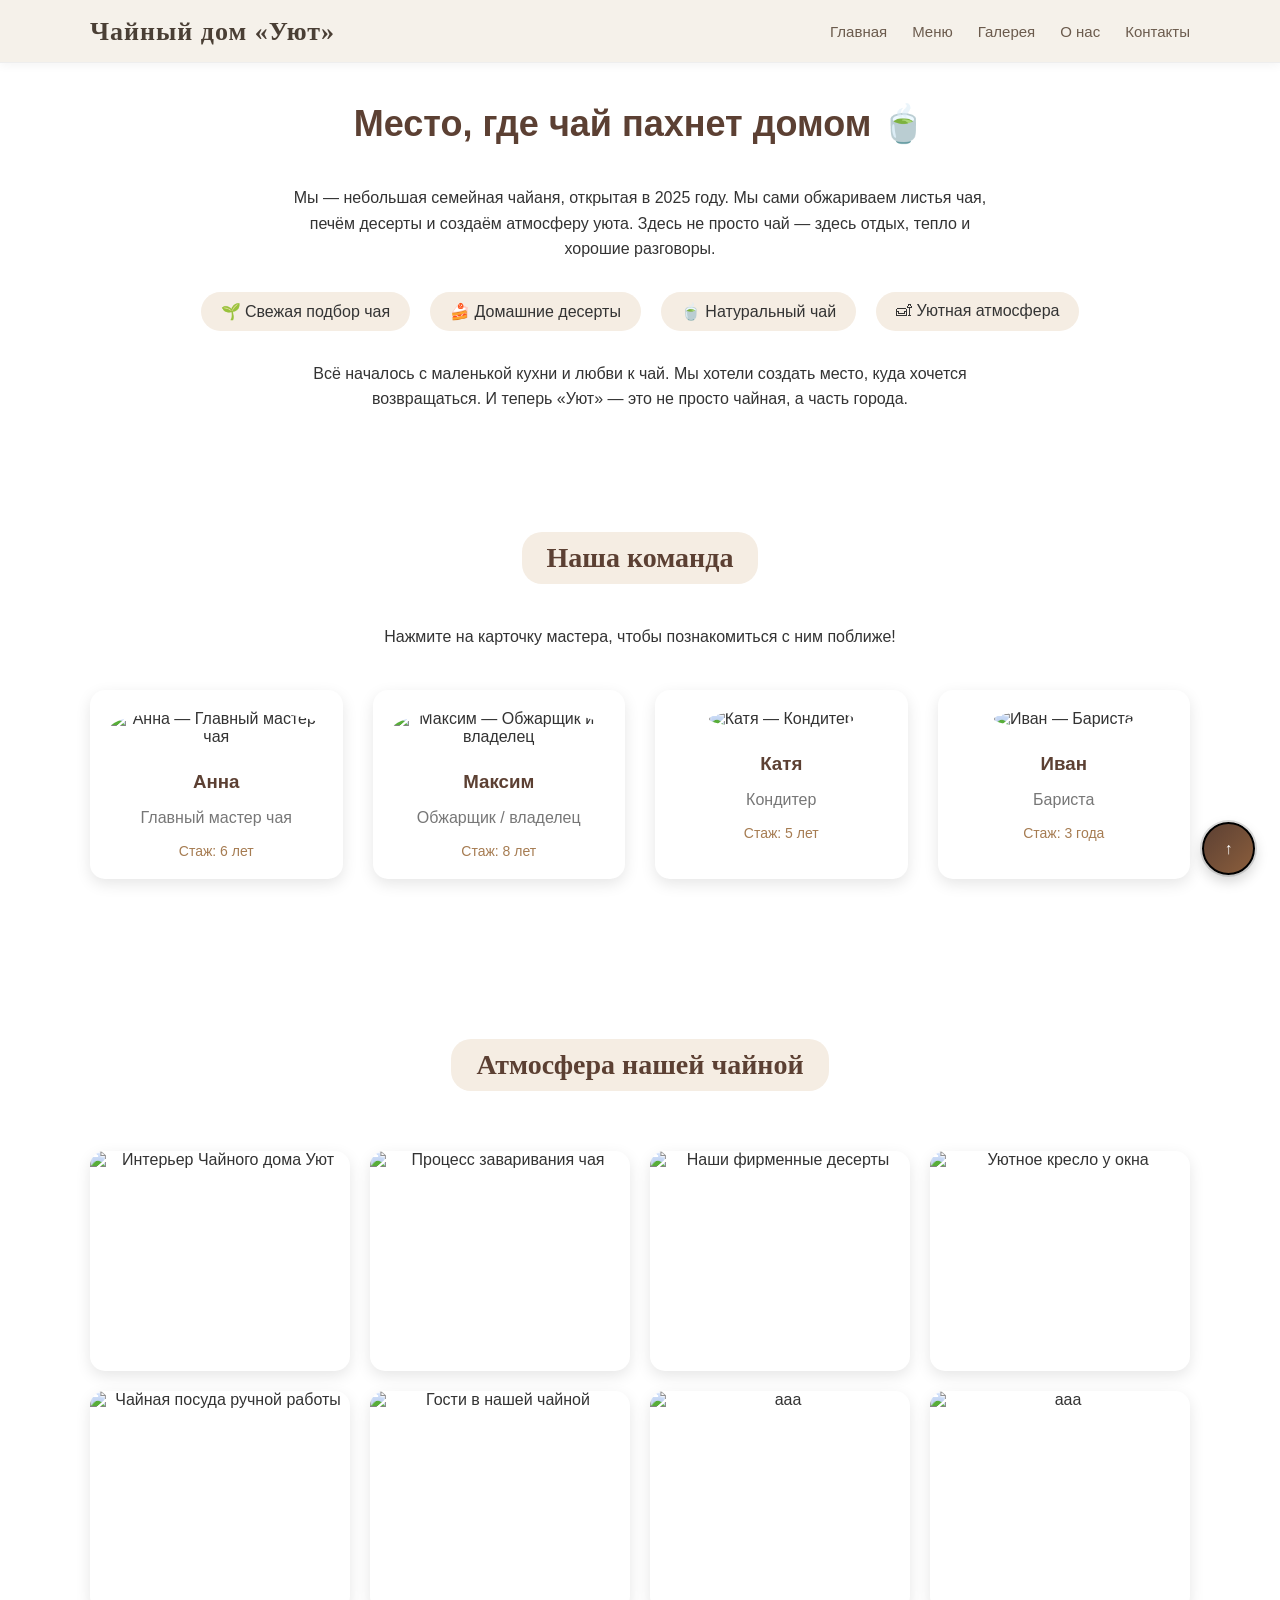
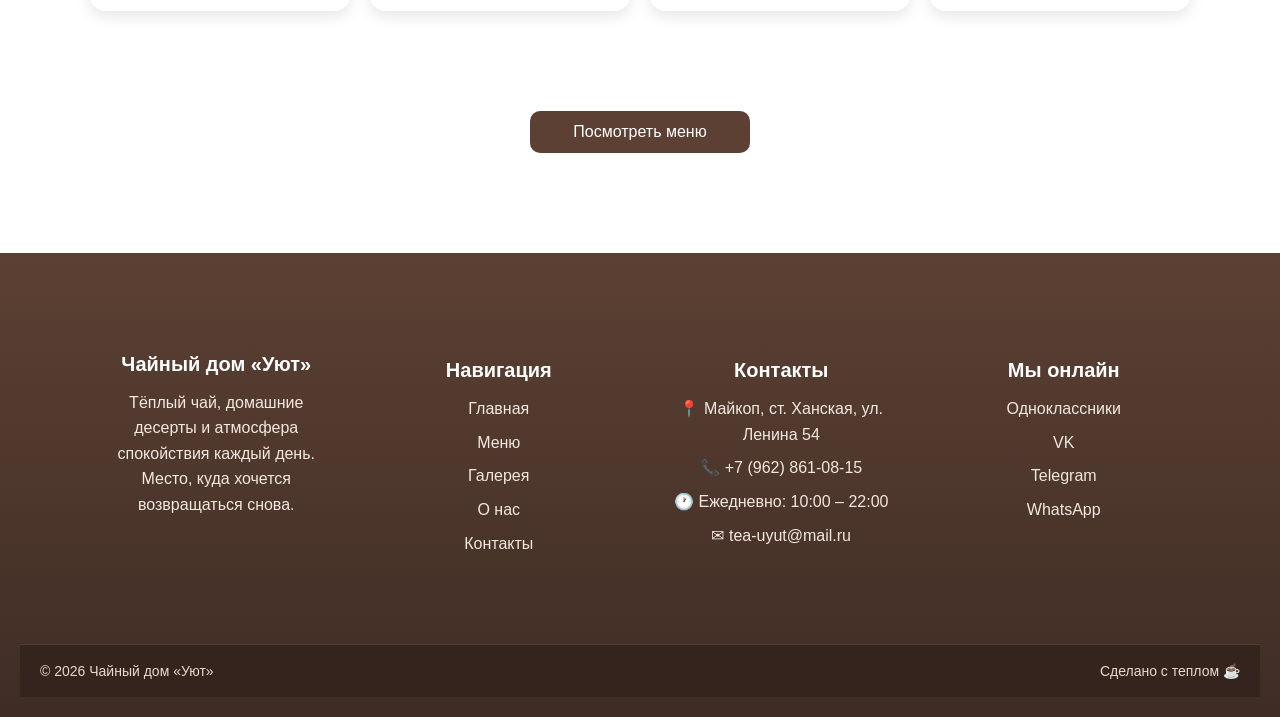
==== about.html @ 937d9108 "Add files via upload" ====
<!DOCTYPE html>
<html lang="ru">
<head>
<meta charset="UTF-8">
<link rel="stylesheet" href="style.css">
<title>О нас</title>
</head>

<body>

<header>
  <div class="container">
    <div class="logo"><a href="index.html">Чайный дом «Уют»</a></div>
    <nav>
      <a href="index.html">Главная</a>
      <a href="menu.html">Меню</a>
      <a href="gallery.html">Галерея</a>
      <a href="about.html">О нас</a>
      <a href="contacts.html">Контакты</a>
    </nav>
  </div>
</header>

<main>

<h1 class="about-title">Место, где чай пахнет домом 🍵</h1>

<p class="about-text">
Мы — небольшая семейная чайаня, открытая в 2025 году.
Мы сами обжариваем листья чая, печём десерты и создаём атмосферу уюта.
Здесь не просто чай — здесь отдых, тепло и хорошие разговоры.
</p>

<div class="about-features">
  <div>🌱 Свежая подбор чая</div>
  <div>🍰 Домашние десерты</div>
  <div>🍵 Натуральный чай</div>
  <div>🛋 Уютная атмосфера</div>
</div>

<p class="about-story">
Всё началось с маленькой кухни и любви к чай.
Мы хотели создать место, куда хочется возвращаться.
И теперь «Уют» — это не просто чайная, а часть города.
</p>

<section class="team container">
    <h2 class="title-section">Наша команда</h2>
    <p class="about-story">
      Нажмите на карточку мастера, чтобы познакомиться с ним поближе!
    </p>

    <div class="team-grid">

      <a href="#master-anna" class="team-card" style="text-decoration: none; color: inherit;">
        <img src="https://images.unsplash.com/photo-1544005313-94ddf0286df2?w=400" alt="Анна — Главный мастер чая">
        <h3>Анна</h3>
        <p>Главный мастер чая</p>
        <span class="experience">Стаж: 6 лет</span>
      </a>

      <a href="#master-maksim" class="team-card" style="text-decoration: none; color: inherit;">
        <img src="maksim.jpg" alt="Максим — Обжарщик и владелец">
        <h3>Максим</h3>
        <p>Обжарщик / владелец</p>
        <span class="experience">Стаж: 8 лет</span>
      </a>

      <a href="#master-katya" class="team-card" style="text-decoration: none; color: inherit;">
        <img src="https://images.unsplash.com/photo-1494790108377-be9c29b29330?w=400" alt="Катя — Кондитер">
        <h3>Катя</h3>
        <p>Кондитер</p>
        <span class="experience">Стаж: 5 лет</span>
      </a>

      <a href="#master-ivan" class="team-card" style="text-decoration: none; color: inherit;">
        <img src="ivan2.jpg" alt="Иван — Бариста">
        <h3>Иван</h3>
        <p>Бариста</p>
        <span class="experience">Стаж: 3 года</span>
      </a>

    </div>
  </section>

  <div id="master-anna" class="modal">
    <div class="modal-content">
      <h2>Анна</h2>
      <p><b>Роль:</b> Главный мастер чая</p>
      <p>Знает всё о правильном времени и температуре заваривания каждого листа. Считает, что чай — это медитация.</p>
      <p style="color: #8b5e3c;"><i>Любимый сорт: Выдержанный ШУ Пуэр</i></p>
      <a href="#" class="close">Закрыть</a>
    </div>
  </div>

  <div id="master-maksim" class="modal">
    <div class="modal-content">
      <h2>Максим</h2>
      <p><b>Роль:</b> Обжарщик / владелец</p>
      <p>Основатель «Уюта». Лично контролирует поставки и занимается авторской обжаркой, чтобы добиться неповторимого аромата.</p>
      <p style="color: #8b5e3c;"><i>Любимый сорт: Копченый Сяо Чжун</i></p>
      <a href="#" class="close">Закрыть</a>
    </div>
  </div>

  <div id="master-katya" class="modal">
    <div class="modal-content">
      <h2>Катя</h2>
      <p><b>Роль:</b> Кондитер</p>
      <p>Создает магию, которая идеально дополняет наши напитки. Никаких полуфабрикатов — только свежие локальные продукты.</p>
      <p style="color: #8b5e3c;"><i>Любимый десерт: Лавандовый тарт</i></p>
      <a href="#" class="close">Закрыть</a>
    </div>
  </div>

  <div id="master-ivan" class="modal">
    <div class="modal-content">
      <h2>Иван</h2>
      <p><b>Роль:</b> Бариста</p>
      <p>Встретит вас улыбкой, поможет определиться с выбором и заварит идеальный травяной сбор для вашего настроения.</p>
      <p style="color: #8b5e3c;"><i>Любимый сорт: Саган-Дайля с облепихой</i></p>
      <a href="#" class="close">Закрыть</a>
    </div>
  </div>

<section class="about-gallery container">
    <h2 class="title-section">Атмосфера нашей чайной</h2>
    <div class="about-gallery-grid">
      <img src="images/фото1.jpg" alt="Интерьер Чайного дома Уют">
      <img src="images/фото2.png" alt="Процесс заваривания чая">
      <img src="images/фото3.jpg" alt="Наши фирменные десерты">
      <img src="images/фото4.jpg" alt="Уютное кресло у окна">
      <img src="images/фото5.jpg" alt="Чайная посуда ручной работы">
      <img src="images/фото6.jpg" alt="Гости в нашей чайной">
      <img src="images/фото7.jpg" alt="ааа">
      <img src="images/фото8.jpg" alt="ааа">
    </div>
  </section>

<div style="text-align:center; margin:40px;">
  <a href="menu.html" class="btn">Посмотреть меню</a>
</div>

</main>

<footer class="footer-new">

  <div class="container footer-grid">

    <div class="footer-box">
      <h3>Чайный дом «Уют»</h3>
      <p>
        Тёплый чай, домашние десерты и атмосфера спокойствия каждый день.
        Место, куда хочется возвращаться снова.
      </p>
    </div>

    <div class="footer-box">
      <h4>Навигация</h4>
      <a href="index.html">Главная</a>
      <a href="menu.html">Меню</a>
      <a href="gallery.html">Галерея</a>
      <a href="about.html">О нас</a>
      <a href="contacts.html">Контакты</a>
    </div>

    <div class="footer-box">
      <h4>Контакты</h4>
      <p>📍 Майкоп, ст. Ханская, ул. Ленина 54</p>
      <p>📞 +7 (962) 861-08-15</p>
      <p>🕐 Ежедневно: 10:00 – 22:00</p>
      <p>✉ tea-uyut@mail.ru</p>
    </div>

    <div class="footer-box">
      <h4>Мы онлайн</h4>
      <a href="https://ok.ru/profile/910107574847">Одноклассники</a>
      <a href="https://vk.com/bvfh1997">VK</a>
      <a href="https://t.me/Tetokago">Telegram</a>
      <a href="https://chat.whatsapp.com/HswV13W2cLyAxVpJfPEC1D">WhatsApp</a>
    </div>

  </div>

  <div class="footer-bottom">
    <span>© 2026 Чайный дом «Уют»</span>
    <span>Сделано с теплом ☕</span>
  </div>

</footer>
<a href="#" class="to-top">↑</a>

</body>
</html>
---- style.css ----
body{font-family:Roboto,sans-serif;background:#FAF6F0;color:#333;margin:0;}
.container{max-width:1100px;margin:auto;padding:20px;}
header{background:#fff;position:sticky;top:0;box-shadow:0 2px 8px rgba(0,0,0,.1);}
.logo{font-family:'Playfair Display';font-size:28px;color:#5C4033;}
nav a{margin-left:20px;text-decoration:none;color:#333;}
.hero{background:url('tea_hero.jpg')center/cover;height:500px;color:#fff;display:flex;align-items:center;justify-content:center;text-align:center;}
.btn{background:#5C4033;color:#fff;padding:10px 20px;text-decoration:none;}
.features-grid{display:grid;grid-template-columns:repeat(auto-fit,minmax(200px,1fr));gap:20px;}
.feature-card{background:#fff;padding:20px;border-radius:10px;}
.gallery-grid{display:grid;grid-template-columns:repeat(auto-fit,minmax(250px,1fr));gap:15px;}
.gallery-grid img{width:100%;border-radius:10px;transition:.3s;}
.gallery-grid img:hover{transform:scale(1.05);}
footer{background:#5C4033;color:#fff;text-align:center;padding:20px;}


header { position: sticky; top: 0; z-index: 1000; }
.to-top {
  position: fixed;
  bottom: 20px;
  right: 20px;
  background: #5C4033;
  color: white;
  padding: 10px;
  border-radius: 50%;
  text-decoration: none;
}

html, body { height:100%; }
body { display:flex; flex-direction:column; }
footer { margin-top:auto; }

.menu-grid {
  display:grid;
  grid-template-columns:repeat(auto-fit,minmax(220px,1fr));
  gap:20px;
  padding:20px;
}

.about-title {
  text-align: center;
  font-size: 36px;
  color: #5C4033;
  margin: 40px 0;
}

.about-text, .about-story {
  max-width: 700px;
  margin: 20px auto;
  text-align: center;
  line-height: 1.6;
}

.about-features {
  display: flex;
  justify-content: center;
  gap: 20px;
  flex-wrap: wrap;
  margin: 30px 0;
}


.about-features div {
  background: #F5EDE3;
  padding: 10px 20px;
  border-radius: 20px;
}

.experience {
  display: block;
  margin-top: 8px;
  font-size: 14px;
  color: #a67c52;
}

/* Главный заголовок */
.title-main {
  font-family: 'Playfair Display', serif;
  font-size: 42px;
  text-align: center;
  margin: 40px 0;
  color: #5C4033;
  position: relative;
}

.title-main::after {
  content: "";
  display: block;
  width: 80px;
  height: 3px;
  background: #D2A679;
  margin: 12px auto 0;
  border-radius: 2px;
}

/* Заголовки разделов */
.title-section {
  font-family: 'Playfair Display', serif;
  font-size: 28px;
  text-align: center;
  margin: 40px 0 20px;
  color: #5C4033;
  background: #F5EDE3;
  display: inline-block;
  padding: 10px 25px;
  border-radius: 20px;
  transition: 0.3s;
}



/* Hover эффект */
.title-section:hover {
  transform: scale(1.05);
}

.menu-card {
  background:#fff;
  border-radius:12px;
  padding:15px;
  text-align:center;
  box-shadow:0 4px 12px rgba(0,0,0,0.1);
  transition:0.3s;
}
.menu-card img {
  width:100%;
  border-radius:10px;
}
.menu-card:hover {
  transform:translateY(-5px);
}

.about-gallery {
  padding: 60px 20px;
  text-align: center;
}

.about-gallery-grid {
  display: grid;
  grid-template-columns: repeat(auto-fit, minmax(260px, 1fr));
  gap: 20px;
  margin-top: 40px;
}

.about-gallery-grid img {
  width: 100%;
  height: 220px;
  object-fit: cover;
  border-radius: 15px;
  box-shadow: 0 5px 15px rgba(0,0,0,0.1);
  transition: 0.3s;
}

/* hover эффект */
.about-gallery-grid img:hover {
  transform: scale(1.05);
}

/* hover */
.menu-card {
  display:block;
  transition:0.3s;
  text-decoration:none;
  color:black;
}
.menu-card:hover {
  transform:scale(1.05);
}

/* modal */
.modal {
  display:none;
  position:fixed;
  top:0;left:0;
  width:100%;height:100%;
  background:rgba(0,0,0,0.6);
  justify-content:center;
  align-items:center;
}
.modal:target {
  display:flex;
}
.modal-content {
  background:white;
  padding:20px;
  border-radius:15px;
  width:300px;
  text-align:center;
}
.close {
  display:inline-block;
  margin-top:10px;
  color:red;
}

/* ===== Главная страница ===== */

.hero {
  height: 500px;
  background: url('https://images.unsplash.com/photo-1495474472287-4d71bcdd2085?w=1600') center/cover;
  display: flex;
  align-items: center;
  justify-content: center;
  text-align: center;
  color: white;
}

.hero h1 {
  font-size: 48px;
  margin-bottom: 10px;
}

.hero p {
  max-width: 500px;
  margin: 0 auto 20px;
}

/* отзывы */
.reviews {
  padding: 60px 20px;
  text-align: center;
}

.reviews-grid {
  display: flex;
  gap: 20px;
  justify-content: center;
  flex-wrap: wrap;
}

.review {
  background: #F5EDE3;
  padding: 20px;
  border-radius: 15px;
  max-width: 250px;
}

/* о нас */
.about-preview {
  text-align: center;
  padding: 60px 20px;
}

/* контакты */
.contacts-preview {
  text-align: center;
  padding: 60px 20px;
}

/* TEAM */
.team { padding:60px 20px; text-align:center; }
.team-grid { display:grid; grid-template-columns:repeat(auto-fit,minmax(220px,1fr)); gap:30px; margin-top:40px; }
.team-card { background:white; padding:20px; border-radius:15px; box-shadow:0 5px 15px rgba(0,0,0,0.1); transition:0.3s; }
.team-card:hover { transform:translateY(-8px); }
.team-card img { width:140px; height:140px; object-fit:cover; border-radius:50%; margin-bottom:15px; }
.team-card h3 { margin:10px 0 5px; color:#5C4033; }
.team-card p { color:#777; }

/* выравнивание карточек меню */
.menu-card img {
  width: 100%;
  height: 200px;
  object-fit: cover;
  border-radius: 10px;
}

.menu-card {
  display: flex;
  flex-direction: column;
  justify-content: space-between;
 text-decoration: none;
  color: inherit;
}

/* ===== НОВАЯ ГЛАВНАЯ (без конфликтов) ===== */

.hero-new {
  position: relative;
  height: 500px;
  background: url('tea_hero.jpg') center/cover;
  display: flex;
  align-items: center;
  justify-content: center;
  text-align: center;
  color: white;
}

.hero-new::before {
  content: "";
  position: absolute;
  inset: 0;
  background: rgba(0,0,0,0.5);
}

.hero-new-content {
  position: relative;
  z-index: 1;
}

.hero-new-buttons {
  margin-top: 20px;
}

.btn-outline-new {
  background: transparent;
  border: 2px solid white;
  margin-left: 10px;
}

/* акции */
.promo-new-grid {
  display: flex;
  gap: 20px;
  justify-content: center;
  flex-wrap: wrap;
}

.promo-new-card {
  background: #F5EDE3;
  padding: 20px;
  border-radius: 15px;
  max-width: 280px;
  text-align: center;
}

/* instagram */
.insta-new-grid {
  display: grid;
  grid-template-columns: repeat(auto-fit, minmax(200px,1fr));
  gap: 15px;
  margin: 20px 0;
}

.insta-new-grid img {
  width: 100%;
  height: 180px;
  object-fit: cover;
  border-radius: 10px;
}

/* отзывы */
.reviews-new {
  padding: 60px 20px;
  text-align: center;
}

.reviews-new-grid {
  display: flex;
  gap: 20px;
  justify-content: center;
  flex-wrap: wrap;
}

.review-new {
  background: #F5EDE3;
  padding: 20px;
  border-radius: 15px;
  max-width: 250px;
}

/* контакты */
.contacts-new {
  text-align: center;
  padding: 60px 20px;
}
.reviews-new-grid {
  display: grid;
  grid-template-columns: repeat(auto-fit, minmax(220px, 1fr));
  gap: 20px;
  padding: 20px;
}

/* ===== СЕТКА ОТЗЫВОВ 4x3 ===== */

.reviews-grid-section {
  padding: 60px 20px;
  text-align: center;
}

.reviews-grid-new {
  display: grid;
  grid-template-columns: repeat(4, 1fr);
  gap: 20px;
  margin-top: 30px;
}

.review-item {
  background: #F5EDE3;
  padding: 18px;
  border-radius: 15px;
  transition: 0.3s;
  font-size: 14px;
}

/* hover эффект */
.review-item:hover {
  transform: translateY(-5px);
}

/* ===== FOOTER ===== */

.footer-new {
  background: #5C4033;
  color: white;
  padding-top: 40px;
}

.footer-grid {
  display: grid;
  grid-template-columns: repeat(auto-fit, minmax(220px, 1fr));
  gap: 30px;
}

.footer-new h3,
.footer-new h4 {
  margin-bottom: 10px;
}

.footer-new a {
  display: block;
  color: #F5EDE3;
  text-decoration: none;
  margin: 5px 0;
}

.footer-new a:hover {
  text-decoration: underline;
}

.footer-bottom {
  text-align: center;
  padding: 15px;
  margin-top: 30px;
  background: #4a3328;
}

/* ===== АДАПТИВ ===== */

/* планшеты */
@media (max-width: 900px) {

  /* header */
  nav a {
    margin-left: 10px;
    font-size: 14px;
  }

  .logo {
    font-size: 22px;
  }

  /* hero */
  .hero-new h1 {
    font-size: 32px;
  }

  .hero-new p {
    font-size: 14px;
    padding: 0 10px;
  }

  /* кнопки */
  .hero-new-buttons {
    display: flex;
    flex-direction: column;
    gap: 10px;
  }

  /* преимущества */
  .features-grid {
    grid-template-columns: repeat(2, 1fr);
  }

  /* отзывы */
  .reviews-grid-new {
    grid-template-columns: repeat(2, 1fr);
  }

  /* footer */
  .footer-grid {
    grid-template-columns: repeat(2, 1fr);
  }
}


/* телефоны */
@media (max-width: 500px) {

  /* container */
  .container {
    padding: 15px;
  }

  /* header */
  header .container {
    flex-direction: column;
    align-items: center;
  }

  nav {
    margin-top: 10px;
  }

  nav a {
    display: inline-block;
    margin: 5px;
    font-size: 13px;
  }

  /* hero */
  .hero-new {
    height: 420px;
  }

  .hero-new h1 {
    font-size: 24px;
  }

  .hero-new p {
    font-size: 13px;
  }

  /* заголовки */
  .title-section {
    font-size: 20px;
    padding: 8px 15px;
  }

  /* преимущества */
  .features-grid {
    grid-template-columns: 1fr;
  }

  /* меню */
  .menu-grid {
    grid-template-columns: 1fr;
  }

  /* instagram */
  .insta-new-grid {
    grid-template-columns: 1fr;
  }

  /* отзывы */
  .reviews-grid-new {
    grid-template-columns: 1fr;
  }

  /* footer */
  .footer-grid {
    grid-template-columns: 1fr;
    text-align: center;
  }

}

/* ===== ПРОКАЧАННЫЙ HEADER ===== */

header {
  background: rgba(255,255,255,0.9);
  backdrop-filter: blur(8px);
  position: sticky;
  top: 0;
  z-index: 1000;
  border-bottom: 1px solid #eee;
}

header .container {
  display: flex;
  justify-content: space-between;
  align-items: center;
}

/* логотип */
.logo a {
  font-family: 'Playfair Display', serif;
  font-size: 26px;
  color: #5C4033;
  text-decoration: none;
  font-weight: bold;
  transition: 0.3s;
}

.logo a:hover {
  color: #8B5E3C;
}

/* меню */
nav {
  display: flex;
  align-items: center;
}

nav a {
  position: relative;
  margin-left: 25px;
  text-decoration: none;
  color: #333;
  font-size: 15px;
  transition: 0.3s;
}

/* underline эффект */
nav a::after {
  content: "";
  position: absolute;
  left: 0;
  bottom: -4px;
  width: 0;
  height: 2px;
  background: #5C4033;
  transition: 0.3s;
}

nav a:hover::after {
  width: 100%;
}

nav a:hover {
  color: #5C4033;
}

/* ===== ГАЛЕРЕЯ УЛУЧШЕННАЯ ===== */

.gallery-grid {
  display: grid;
  grid-template-columns: repeat(auto-fit, minmax(250px, 1fr));
  gap: 20px;
  padding: 40px 0;
}

/* карточка */
.gallery-grid img {
  width: 100%;
  height: 220px;
  object-fit: cover;

  border-radius: 15px;
  box-shadow: 0 6px 18px rgba(0,0,0,0.08);

  transition: 0.35s;
}

/* hover эффект */
.gallery-grid img:hover {
  transform: scale(1.05);
  box-shadow: 0 10px 25px rgba(0,0,0,0.15);
}
/* ===== CONTACTS PAGE ===== */

.contacts-page {
  padding: 40px 0;
}

/* карточки */
.contact-info {
  display: grid;
  grid-template-columns: repeat(auto-fit, minmax(220px, 1fr));
  gap: 20px;
  margin-bottom: 40px;
}

.contact-card {
  background: #E6EDDF;
  padding: 20px;
  border-radius: 15px;
  text-align: center;
  transition: 0.3s;
}

.contact-card:hover {
  transform: translateY(-5px);
}

/* форма */
.booking-form {
  max-width: 500px;
  margin: auto;
  display: flex;
  flex-direction: column;
  gap: 15px;
}

.booking-form input,
.booking-form textarea {
  padding: 12px;
  border-radius: 8px;
  border: 1px solid #ccc;
  font-size: 14px;
}

.booking-form textarea {
  resize: none;
  height: 100px;
}

.booking-form button {
  margin-top: 10px;
}

/* карта */
.map {
  margin-top: 50px;
}
/* ===== ВАЛИДАЦИЯ ПОЛЕЙ ===== */

.booking-form input,
.booking-form textarea {
  transition: 0.25s;
}

/* ошибка */
.booking-form input:focus:invalid,
.booking-form textarea:focus:invalid {
  border: 1.5px solid #d62828;
  background: #fff5f5;
}

/* успех */
.booking-form input:focus:valid,
.booking-form textarea:focus:valid {
  border: 1.5px solid #6B8E23;
  background: #f6fbf4;
}

/* галочка */
.booking-form input:required:valid {
  background-image: url("data:image/svg+xml,%3Csvg fill='%236B8E23' viewBox='0 0 20 20' xmlns='http://www.w3.org/2000/svg'%3E%3Cpath d='M16.707 5.293a1 1 0 010 1.414l-7.414 7.414a1 1 0 01-1.414 0L3.293 9.536a1 1 0 011.414-1.414l3.172 3.172 6.707-6.707a1 1 0 011.414 0z'/%3E%3C/svg%3E");
  background-repeat: no-repeat;
  background-position: right 10px center;
  background-size: 18px;
}
/* ===== КНОПКА ===== */

.btn {
  background: #556B2F;
  color: white;
  border: none;
  padding: 14px 28px;
  border-radius: 10px;
  cursor: pointer;
  transition: all 0.25s;
}

.btn:hover {
  background: #3f5d2a;
  letter-spacing: 1px;
  transform: translateY(-2px);
}

.btn:active {
  transform: scale(0.97);
}
/* =========================================
   ВАЛИДАЦИЯ ФОРМЫ
========================================= */

.booking-form input,
.booking-form textarea {
  transition: 0.25s;
}

/* ошибка */
.booking-form input:focus:invalid,
.booking-form textarea:focus:invalid {
  border: 1.5px solid #d62828;
  background: #fff5f5;
}

/* успех */
.booking-form input:focus:valid,
.booking-form textarea:focus:valid {
  border: 1.5px solid #6B8E23;
  background: #f6fbf4;
}

/* галочка */
.booking-form input:required:valid {
  background-image: url("data:image/svg+xml,%3Csvg fill='%236B8E23' viewBox='0 0 20 20' xmlns='http://www.w3.org/2000/svg'%3E%3Cpath d='M16.707 5.293a1 1 0 010 1.414l-7.414 7.414a1 1 0 01-1.414 0L3.293 9.536a1 1 0 011.414-1.414l3.172 3.172 6.707-6.707a1 1 0 011.414 0z'/%3E%3C/svg%3E");
  background-repeat: no-repeat;
  background-position: right 10px center;
  background-size: 18px;
}


/* =========================================
   КНОПКА
========================================= */

.btn {
  background: #556B2F;
  color: white;
  border: none;
  padding: 14px 28px;
  border-radius: 10px;
  cursor: pointer;
  transition: all 0.25s;
}

.btn:hover {
  background: #3f5d2a;
  letter-spacing: 1px;
  transform: translateY(-2px);
}

.btn:active {
  transform: scale(0.97);
}


/* =========================================
   INPUT (дата, время, число)
========================================= */

input[type="date"],
input[type="time"],
input[type="number"] {
  border: 2px solid #E6EDDF;
  background-color: #FAF6F0;
  border-radius: 10px;
  padding: 10px;
  font-family: inherit;
}

/* иконка календаря */
::-webkit-calendar-picker-indicator {
  cursor: pointer;
  filter: sepia(40%) hue-rotate(50deg) brightness(80%);
}


/* =========================================
   КАРТА
========================================= */

.map iframe {
  border-radius: 20px;
  filter: grayscale(30%);
  transition: 0.4s;
  box-shadow: 0 10px 25px rgba(0,0,0,0.1);
}

.map iframe:hover {
  filter: grayscale(0%);
}
/* =========================================
   ФОН С ТЕКСТУРОЙ ЧАЙНОЙ
========================================= */

body {
  background-color: #F0F5EB;

  /* текстура бумаги */
  background-image:
    url("https://www.transparenttextures.com/patterns/paper.png"),
    
    /* паттерн листьев */
    radial-gradient(rgba(85,107,47,0.05) 1px, transparent 1px);

  background-size: auto, 40px 40px;
}
/* =========================================
   РАЗДЕЛИТЕЛИ
========================================= */

.title-section {
  position: relative;
}


/* =========================================
   ЗАГОЛОВОК ЧАЙНЫЙ
========================================= */

.tea-title {
  letter-spacing: 1px;
}
/* =========================================
   ОБЪЕМ ЭЛЕМЕНТОВ
========================================= */

.feature-card,
.menu-card,
.review-item,
.contact-card {
  background: #ffffff;
  border-radius: 15px;

  box-shadow: 
    0 4px 10px rgba(0,0,0,0.05),
    0 10px 25px rgba(0,0,0,0.08);

  transition: 0.3s;
}

/* эффект "парения" */
.feature-card:hover,
.menu-card:hover,
.review-item:hover,
.contact-card:hover {
  transform: translateY(-6px);
  box-shadow: 
    0 10px 20px rgba(0,0,0,0.1),
    0 20px 40px rgba(0,0,0,0.12);
}
/* мягкий текст */


/* ссылки */
a {
  transition: 0.2s;
}

a:hover {
  opacity: 0.8;
}
/* ===== СОЦСЕТИ И СВЯЗЬ ===== */

.contact-extra {
  display: grid;
  grid-template-columns: repeat(auto-fit, minmax(260px, 1fr));
  gap: 30px;
  margin-top: 40px;
}

/* карточки */
.contact-box {
  background: #E6EDDF;
  padding: 25px;
  border-radius: 15px;
  text-align: center;

  box-shadow: 0 5px 15px rgba(0,0,0,0.08);
  transition: 0.3s;
}

.contact-box:hover {
  transform: translateY(-5px);
}

/* ссылки */
.social-links {
  display: flex;
  flex-direction: column;
  gap: 12px;
  margin-top: 15px;
}

.social-links a {
  text-decoration: none;
  color: #2F3E1F;
  font-weight: 500;
  padding: 10px;
  border-radius: 8px;
  background: #F0F5EB;
  transition: 0.25s;
}

.social-links a:hover {
  background: #dfe8d7;
}
/* ===== СОЦСЕТИ ===== */

.social-premium {
  display: flex;
  flex-direction: column;
  gap: 12px;
  margin-top: 15px;
}

.soc {
  display: block;
  padding: 12px;
  border-radius: 10px;
  background: #F0F5EB;
  color: #2F3E1F;
  font-weight: 500;
  transition: 0.25s;
}

.soc:hover {
  background: #dfe8d7;
  transform: scale(1.03);
}
/* ===== ЕДИНЫЙ СТИЛЬ КАРТОЧЕК ===== */

.contact-card,
.contact-box {
  background: #ffffff;
  padding: 25px;
  border-radius: 15px;
  text-align: center;

  box-shadow: 0 8px 20px rgba(0,0,0,0.08);
  transition: 0.3s;
}

/* hover */
.contact-card:hover,
.contact-box:hover {
  transform: translateY(-5px);
}
/* ===== КНОПКИ В СТИЛЕ КОФЕЙНИ ===== */

.btn {
  background: #5C4033;
  color: #fff;
  border: none;
  padding: 14px 28px;
  border-radius: 10px;
  cursor: pointer;
  transition: all 0.25s;
}

/* hover */
.btn:hover {
  background: #7a5443;
  letter-spacing: 0.5px;
  transform: translateY(-2px);
}

/* нажатие */
.btn:active {
  transform: scale(0.97);
}
/* ===== ССЫЛКИ (единый стиль) ===== */

a {
  color: #2F3E1F;
  text-decoration: none;
}

a:hover {
  color: #556B2F;
  text-decoration: none;
}
.btn,
.btn:visited {
  color: #fff;
}

.btn:hover {
  background: #7a5443;
  color: #fff !important;
  transform: translateY(-2px);
}
/* ===== ОТЗЫВЫ С АВАТАРКАМИ ===== */

.review-item {
  display: flex;
  align-items: center;
  justify-content: space-between;

  gap: 15px;
  padding: 15px 20px;
}

.review-text {
  flex: 1;
  text-align: left;
}

/* аватар */
.avatar {
  width: 45px;
  height: 45px;
  border-radius: 50%;
  object-fit: cover;

  flex-shrink: 0;
}
/* красивый эффект вместо зелёного */

.menu-card {
  transition: 0.3s;
}

.menu-card:hover {
  transform: translateY(-6px);
  box-shadow: 0 10px 25px rgba(0,0,0,0.15);
}

.menu-card h3 {
  color: #5C4033;
}

.price {
  color: #8b5e3c;
}
/*fffffffffffffffffffff*/

body {
margin: 0;
font-family: Arial, sans-serif;
background: #f8f8f8;
}

/* поиск */
.search-box {
text-align: center;
margin: 20px;
}

.search-box input {
padding: 10px;
width: 300px;
border-radius: 8px;
border: 1px solid #ccc;
}

/* фильтр */
.filters {
text-align: center;
margin-bottom: 20px;
}

.filters a {
margin: 0 10px;
text-decoration: none;
color: #8A6642;
font-weight: bold;
}

/* сетка */
.menu-grid {
display: grid;
grid-template-columns: repeat(auto-fit, minmax(220px, 1fr));
gap: 20px;
padding: 20px;
}

/* карточки */
.menu-card {
position: relative;
background: white;
border-radius: 12px;
overflow: hidden;
text-decoration: none;
color: black;
transition: 0.3s;
}

.menu-card img {
width: 100%;
height: 200px;
object-fit: cover;
}

.menu-card:hover {
transform: translateY(-5px) scale(1.03);
box-shadow: 0 10px 25px rgba(0,0,0,0.2);
}

/* бейдж */
.badge {
position: absolute;
top: 10px;
left: 10px;
background: #c8a97e;
color: white;
padding: 5px 10px;
border-radius: 8px;
}

/* цена */
.price {
font-weight: bold;
padding: 10px;
}

/* модалка */
.modal {
position: fixed;
top: 0;
left: 0;
width: 100%;
height: 100%;
background: rgba(0,0,0,0.6);
display: none;
justify-content: center;
align-items: center;
}

.modal:target {
display: flex;
}

.modal-content {
background: white;
padding: 30px;
border-radius: 12px;
width: 300px;
text-align: center;
animation: fadeIn 0.3s;
}

@keyframes fadeIn {
from { transform: scale(0.8); opacity: 0; }
to { transform: scale(1); opacity: 1; }
}

/* кнопка вверх */
.to-top {
position: fixed;
bottom: 20px;
right: 20px;
background: #c8a97e;
color: white;
padding: 10px;
border-radius: 50%;
text-decoration: none;
}
/*ggdggdd*/


/* затемнение фона */
.modal {
position: fixed;
top: 0;
left: 0;
width: 100%;
height: 100%;
background: rgba(0,0,0,0.7);
display: none;
justify-content: center;
align-items: center;
z-index: 1000;
}

/* показываем модалку */
.modal:target {
display: flex;
}

/* окно */
.modal-content {
background: white;
padding: 30px;
border-radius: 16px;
width: 350px;
max-width: 90%;
text-align: center;
box-shadow: 0 10px 30px rgba(0,0,0,0.3);
animation: modalShow 0.3s ease;
}

/* заголовок */
.modal-content h2 {
margin-top: 0;
color: #333;
}

/* текст */
.modal-content p {
margin: 8px 0;
color: #555;
font-size: 14px;
}

/* кнопка закрытия */
.modal-content .close {
display: inline-block;
margin-top: 15px;
padding: 10px 20px;
background: #c8a97e;
color: white;
text-decoration: none;
border-radius: 8px;
transition: 0.3s;
}

.modal-content .close:hover {
background: #a8865c;
}

/* анимация */
@keyframes modalShow {
from {
transform: scale(0.8);
opacity: 0;
}
to {
transform: scale(1);
opacity: 1;
}
}

header {
position: sticky;
top: 0;
background: white;
box-shadow: 0 4px 15px rgba(0,0,0,0.08);
z-index: 100;
}

/* контейнер */
header .container {
display: flex;
justify-content: space-between;
align-items: center;
padding: 15px 40px;
}

/* логотип */
.logo a {
font-size: 24px;
font-weight: bold;
color: #3a2e2a;
text-decoration: none;
letter-spacing: 1px;
}

/* меню */
nav a {
margin-left: 25px;
text-decoration: none;
color: #555;
font-weight: 500;
position: relative;
transition: 0.3s;
}

/* эффект наведения */
nav a::after {
content: "";
position: absolute;
left: 0;
bottom: -5px;
width: 0%;
height: 2px;
background: #c8a97e;
transition: 0.3s;
}

nav a:hover {
color: #000;
}

nav a:hover::after {
width: 100%;
}

/*f*/
header {
position: sticky;
top: 0;
background: #f5f1ea;
box-shadow: 0 2px 10px rgba(0,0,0,0.05);
z-index: 100;
}

header .container {
display: flex;
justify-content: space-between;
align-items: center;
padding: 15px 40px;
}

/* логотип */
.logo a {
font-size: 26px;
font-weight: 600;
color: #4a3f35;
text-decoration: none;
letter-spacing: 1px;
}

/* меню */
nav a {
margin-left: 25px;
text-decoration: none;
color: #6b5b4d;
font-weight: 500;
transition: 0.3s;
}

/* мягкий hover */
nav a:hover {
color: #a67c52;
}
/*fhhfhfhfh*/


body {

background: url("white.png");

}

.search-box button{
padding:10px 18px;
border:none;
background:#8A6642;
color:white;
border-radius:8px;
cursor:pointer;
margin-left:8px;
}

.search-box button:hover{
background:#6d5032;
}

.active-search{
outline:4px solid #d4af37;
transform:scale(1.05);
box-shadow:0 0 20px rgba(212,175,55,0.6);
transition:0.3s;
}

.badge{
position:absolute;
top:12px;
left:12px;
padding:6px 12px;
border-radius:30px;
font-size:13px;
font-weight:bold;
color:white;
letter-spacing:0.5px;
box-shadow:0 4px 10px rgba(0,0,0,0.15);
z-index:5;
animation: badgePulse 2s infinite;
}

/* ХИТ */
.badge.hit{
background:linear-gradient(45deg,#e63946,#ff6b6b);
}

/* НОВИНКА */
.badge.new{
background:linear-gradient(45deg,#2a9d8f,#52c7b8);
}

/* анимация */
@keyframes badgePulse{
0%{transform:scale(1);}
50%{transform:scale(1.08);}
100%{transform:scale(1);}
}

.to-top{
position:fixed;
right:25px;
bottom:25px;

width:29px;
height:29px;

display:flex;
align-items:center;
justify-content:center;

background:linear-gradient(135deg,#5C4033,#8b5e3c);
color:white;
font-size:16px;
font-weight:bold;
text-decoration:none;

border-radius:50%;

/* чёрный контур */
border:2px solid #000;

/* тень */
box-shadow:
0 6px 14px rgba(0,0,0,0.18),
0 0 0 2px rgba(0,0,0,0.12);

z-index:9999;
transition:0.3s;
}

/* hover */
.to-top:hover{
transform:translateY(-3px) scale(1.08);
background:linear-gradient(135deg,#7a5443,#b07a55);
box-shadow:
0 10px 20px rgba(0,0,0,0.25),
0 0 0 3px rgba(0,0,0,0.25);
}

/* нажатие */
.to-top:active{
transform:scale(0.95);
}

/* ОБНОВЛЁННЫЙ FOOTER */

.footer-new{
margin-top:60px;
background:linear-gradient(180deg,#5C4033,#3f2d25);
color:#fff;
padding-top:50px;
}

.footer-grid{
display:grid;
grid-template-columns:repeat(auto-fit,minmax(230px,1fr));
gap:30px;
padding-bottom:40px;
}

.footer-box h3,
.footer-box h4{
margin-bottom:14px;
font-size:20px;
color:#fff;
}

.footer-box p,
.footer-box a{
display:block;
margin:8px 0;
color:#f3e8df;
text-decoration:none;
line-height:1.6;
transition:0.25s;
}

.footer-box a:hover{
color:#d9b38c;
transform:translateX(5px);
}

.footer-box{
padding:10px;
}

.footer-bottom{
border-top:1px solid rgba(255,255,255,0.12);
padding:18px 20px;
display:flex;
justify-content:space-between;
flex-wrap:wrap;
gap:10px;
font-size:14px;
color:#e9d9cb;
background:#35241d;
}
reviews-grid {
      display: grid;
      grid-template-columns: repeat(auto-fit, minmax(280px, 1fr));
      gap: 30px;
      margin-top: 30px;
    }

    .review-card {
      background: white;
      padding: 25px;
      border-radius: 10px;
      box-shadow: 0 4px 8px rgba(0,0,0,0.05);
      position: relative;
    }

    .review-avatar {
      width: 60px;
      height: 60px;
      border-radius: 50%;
      object-fit: cover;
      margin-right: 15px;
      float: left;
    }

    .review-text {
      margin-left: 75px;
      font-style: italic;
    }

    .review-author {
      margin-left: 75px;
      font-weight: bold;
      color: #5d4037;
    }

    .stars {
      color: #ffc107;
      margin-left: 75px;
    }

/* Слайдер */
.promo-slider {
  display: flex;
  gap: 20px;
  overflow-x: auto;
  padding: 10px;

  scroll-snap-type: x mandatory;
}

/* плавный скролл */
.promo-slider::-webkit-scrollbar {
  height: 6px;
}

.promo-slider::-webkit-scrollbar-thumb {
  background: #d2a679;
  border-radius: 10px;
}

/* карточки */
.promo-slider .promo-new-card {
  min-width: 260px;
  flex: 0 0 auto;

  scroll-snap-align: start;
}

.promo-slider {
  cursor: grab;
}

.promo-slider:active {
  cursor: grabbing;
  cursor: -webkit-grabbing;
}


.promo-slider {
  cursor: grab;
  user-select: none; /* ВАЖНО */
}

.promo-slider:active {
  cursor: grabbing;
}

.promo-new-card {
  pointer-events: none; /* ВАЖНО */
}

.promo-slider {
  scroll-behavior: auto; /* убираем конфликт */
  cursor: grab;
}

.promo-slider:active {
  cursor: grabbing;
}
.promo-slider.active {
  scroll-snap-type: none;
}

.promo-new-card {
  scroll-snap-align: center;
}

.promo-slider::-webkit-scrollbar {
  height: 3px;
}

.promo-slider::-webkit-scrollbar-thumb {
  background: rgba(0, 0, 0, 0.15);
  border-radius: 10px;
}

/* Общая секция отзывов */
.reviews-section {
  padding: 60px 20px;
}

/* Сетка: на больших экранах будет 2 колонки, на маленьких — 1 */
.reviews-grid {
  display: grid;
  grid-template-columns: repeat(auto-fit, minmax(320px, 1fr));
  gap: 25px;
  margin-top: 30px;
}

/* Сама карточка */
.review-card {
  background: white;
  padding: 20px;
  border-radius: 15px;
  display: flex; /* Используем flex вместо float */
  align-items: flex-start;
  gap: 15px;
  box-shadow: 0 4px 15px rgba(0,0,0,0.05);
  transition: 0.3s;
}

.review-card:hover {
  transform: translateY(-5px);
  box-shadow: 0 8px 25px rgba(0,0,0,0.1);
}

/* Аватар */
.review-avatar {
  width: 60px;
  height: 60px;
  border-radius: 50%;
  object-fit: cover;
  flex-shrink: 0; /* Чтобы картинка не сжималась */
}

/* Контент внутри карточки */
.review-content {
  display: flex;
  flex-direction: column;
  gap: 5px;
}

.review-text {
  font-style: italic;
  margin: 5px 0;
  line-height: 1.4;
  color: #444;
}

.review-author {
  font-weight: bold;
  color: #5C4033; /* Ваш фирменный коричневый цвет */
  font-size: 14px;
}

.stars {
  color: #ffc107;
  font-size: 14px;
}

.reviews-grid {
  display: grid;
  /* Увеличиваем минимальную ширину до 350px, чтобы в ряд влезало максимум 3 карточки */
  grid-template-columns: repeat(auto-fit, minmax(350px, 1fr));
  gap: 25px;
  margin-top: 30px;
}

//////

/* Кнопка-крестик для закрытия */
.close-x {
  position: absolute;
  top: 10px;
  right: 15px;
  font-size: 28px;
  cursor: pointer;
  color: #5C4033;
  transition: 0.3s;
}

.close-x:hover {
  color: #e63946;
}

/* Стили для выбора звезд внутри модалки */
.star-rating {
  text-align: left;
  margin: 10px 0;
  display: flex;
  align-items: center;
  gap: 10px;
  font-weight: bold;
}

/* Убедимся, что модалки отображаются корректно */
#reviewModal.active, #successModal.active {
  display: flex !important;
}

......



/* Крестик закрытия слева */
.close-x {
  position: absolute;
  top: 5px;
  left: 15px; /* Смещаем влево */
  right: auto;
  font-size: 30px;
  cursor: pointer;
  color: #5C4033;
  line-height: 1;
}

.close-x:hover {
  color: #000;
}

/* Убираем зеленый цвет при нажатии на поля */
.booking-form input:focus, 
.booking-form textarea:focus,
.booking-form select:focus {
  outline: none;
  border-color: #5C4033 !important; /* Вместо зеленого — коричневый */
  box-shadow: 0 0 5px rgba(92, 64, 51, 0.3);
}

/* Стили для выпадающего списка звезд */
#reviewStars {
  width: 100%;
  padding: 10px;
  border-radius: 8px;
  border: 1px solid #ddd;
  margin-bottom: 15px;
  font-family: inherit;
}

/* Центрирование контента в модалке успеха */
#successModal .modal-content {
    display: flex;
    flex-direction: column;
    align-items: center;
    gap: 10px;
}
......


/* 1. Убираем красный/зеленый фон и стандартную валидацию браузера */
.booking-form input:invalid,
.booking-form textarea:invalid,
.booking-form input:valid,
.booking-form textarea:valid {
    background-color: #fff !important; /* Всегда белый фон */
    box-shadow: none !important;      /* Убираем свечение */
    background-image: none !important; /* Убираем стандартные галочки/иконки */
}

/* 2. Настраиваем крестик строго слева для ВСЕХ модалок */
.close-x {
    position: absolute !important;
    top: 10px !important;
    left: 15px !important; /* Фиксируем слева */
    right: auto !important;
    font-size: 28px;
    cursor: pointer;
    color: #5C4033;
    z-index: 100;
}

/* 3. Фикс для модалки благодарности, чтобы контент не перекрывал крестик */
#successModal .modal-content {
    padding-top: 40px; /* Даем место крестику сверху */
    text-align: center;
}
.....

.music-btn {
  position: fixed; /* Либо поставьте в header с position: relative */
  top: 20px;
  right: 20px;
  width: 45px;
  height: 45px;
  border-radius: 50%;
  border: 1px solid #5C4033;
  background: rgba(255, 255, 255, 0.8);
  cursor: pointer;
  display: flex;
  align-items: center;
  justify-content: center;
  z-index: 1000;
  transition: 0.3s;
}

.music-btn:hover {
  transform: scale(1.1);
  background: #fff;
}

/* Анимация волн при проигрывании */
.music-waves {
  display: none; /* Появляется только при включении */
  align-items: flex-end;
  gap: 2px;
  height: 12px;
  margin-left: 5px;
}

.music-waves span {
  width: 2px;
  background: #5C4033;
  animation: wave 1s infinite alternate;
}

.music-waves span:nth-child(2) { animation-delay: 0.2s; height: 100%; }
.music-waves span:nth-child(3) { animation-delay: 0.4s; height: 60%; }

@keyframes wave {
  from { height: 20%; }
  to { height: 100%; }
}

.playing .music-waves { display: flex; }
.playing .icon { display: none; }

...........................
/* Делаем форму аккуратнее */
.booking-form {
    max-width: 500px; /* Ограничиваем ширину */
    margin: 0 auto;
    background: #fff;
    padding: 40px;
    border-radius: 20px;
    box-shadow: 0 15px 40px rgba(92, 64, 51, 0.1); /* Мягкая тень */
}



.booking-form input:focus {
    border-bottom-color: #5C4033; /* Цвет при нажатии */
}

/* Соцсети в ряд */
.social-premium {
    display: flex;
    justify-content: center;
    gap: 20px;
    flex-wrap: wrap;
}

.soc {
    padding: 15px 25px;
    border-radius: 30px;
    background: #fdfaf7; /* Светло-бежевый */
    border: 1px solid #5C4033;
    color: #5C4033;
    font-weight: bold;
}
...................................

/* Общие настройки контейнера кнопок */
.social-premium {
    display: flex;
    flex-direction: column; /* Оставляем список как был */
    gap: 10px;
    max-width: 300px; /* Сужаем блок, чтобы он не растягивался на весь экран */
    margin: 0 auto;   /* Центрируем */
}

/* Стили самих кнопок */
.soc {
    display: flex;
    align-items: center;
    justify-content: flex-start;
    padding: 10px 20px;
    font-size: 14px; /* Уменьшаем размер текста */
    border-radius: 12px;
    border: 1px solid #5C4033; /* Фирменный коричневый */
    background-color: #fff;
    color: #5C4033;
    text-decoration: none;
    transition: all 0.3s ease;
}

.soc span {
    margin-right: 12px; /* Отступ между иконкой и текстом */
    font-size: 18px;
}

/* Эффект при наведении — БОЛЬШЕ НИКАКОГО ЗЕЛЕНОГО */
.soc:hover {
    background-color: #5C4033 !important; /* При наведении фон становится коричневым */
    color: #fff !important;             /* Текст становится белым */
    transform: scale(1.02);             /* Легкое увеличение */
    box-shadow: 0 4px 15px rgba(92, 64, 51, 0.2);
}

/* Специфические фиксы, чтобы убрать системные цвета (ОК, ВК и т.д.) */
.soc.ok:hover, .soc.vk:hover, .soc.tg:hover, .soc.wa:hover {
    background-color: #5C4033 !important;
    border-color: #5C4033 !important;
}

..........
/* Контейнер для кнопок */
.social-premium {
    display: flex;
    flex-direction: column;
    gap: 8px; /* Уменьшили расстояние между кнопками */
    max-width: 260px; /* Сделали блок еще компактнее */
    margin: 0 auto;
}

/* Сами кнопки */
.soc {
    display: flex;
    align-items: center;
    padding: 8px 16px; /* Меньше отступы — меньше кнопка */
    font-size: 14px;
    border-radius: 10px;
    border: 1px solid #5C4033; /* Коричневая рамка */
    background-color: #fff;
    color: #5C4033;
    text-decoration: none;
    transition: 0.3s ease;
}

/* Стиль иконок внутри кнопок */
.soc-img {
    width: 20px; /* Маленький размер иконки */
    height: 20px;
    margin-right: 12px;
    object-fit: contain;
}

/* Эффект при наведении — ТОЛЬКО КОРИЧНЕВЫЙ */
.soc:hover {
    background-color: #5C4033 !important; /* Фон становится коричневым */
    color: #fff !important;             /* Текст — белым */
    border-color: #5C4033 !important;
    transform: translateX(5px);         /* Легкий сдвиг вправо вместо увеличения */
}

/* Инверсия иконки при наведении (опционально) */
/* Если иконки темные, при наведении на коричневый фон их можно сделать белыми */
.soc:hover .soc-img {
    filter: brightness(0) invert(1); 
}

.btn {
    display: inline-block;
    text-align: center;     
    min-width: 220px;      
    padding: 12px 24px;       
    box-sizing: border-box;  
   
}

body.page-gallery {
    background: url('images/tea_fone8.jpg');
    background-repeat: no-repeat;
    background-position: center bottom; 
    background-size: 100% 100vh;     
    background-attachment: fixed;
}

body.page-index {
    background: url('images/tea_fone9.jpg');
   
}


...............


/* Контейнер для строки заголовка */
.booking-title-wrapper {
  display: flex;
  align-items: center; 
  gap: 15px;            
  margin-bottom: 30px;  
}


.info-btn {
  display: flex;
  align-items: center;
  justify-content: center;
  width: 36px;
  height: 36px;
  background-color: #ffffff;
  color: #5C4033;      
  border: 2px solid #5C4033;
  border-radius: 50%;
  font-size: 18px;
  font-weight: bold;
  text-decoration: none;
  cursor: pointer;
  transition: all 0.3s ease;
  box-shadow: 0 4px 10px rgba(0, 0, 0, 0.05);
}


.info-btn:hover {
  background-color: #5C4033;
  color: #ffffff;
  transform: scale(1.1);
}

.modal-info-box {
  position: fixed;
  top: 0;
  left: 0;
  width: 100%;
  height: 100%;
  background: rgba(0, 0, 0, 0.5);
  display: flex;
  align-items: center;
  justify-content: center;
  opacity: 0;
  pointer-events: none;
  transition: opacity 0.3s ease;
  z-index: 2000;
}

.modal-info-box:target {
  opacity: 1;
  pointer-events: auto;
}


.modal-info-content {
  background: #ffffff;
  padding: 30px;
  border-radius: 16px;
  max-width: 450px;
  width: 90%;
  position: relative;
  box-shadow: 0 10px 30px rgba(0, 0, 0, 0.2);
  border: 2px solid #5C4033;
  color: #333333;
  text-align: left;
}

.modal-info-content h3 {
  margin-top: 0;
  color: #5C4033;
  font-size: 22px;
  border-bottom: 1px solid #EFE9E1;
  padding-bottom: 10px;
}

.modal-info-content ul {
  padding-left: 20px;
  line-height: 1.6;
}

.modal-info-content li {
  margin-bottom: 12px;
}


.modal-info-close {
  position: absolute;
  top: 15px;
  right: 20px;
  font-size: 28px;
  color: #999;
  text-decoration: none;
  transition: color 0.2s;
}

.modal-info-close:hover {
  color: #5C4033;
}


.title-section {
  display: inline-flex !important;
  align-items: center;
  gap: 10px;
}


.info-btn-new {
  display: inline-block;
  color: #8b5e3c;         
  text-decoration: none;
  font-size: 20px;          
  font-weight: bold;
  cursor: pointer;
  transition: color 0.2s ease, transform 0.2s ease;
  padding: 0 4px;            
  line-height: 1;
}

.info-btn-new:hover {
  color: #5C4033;           
  transform: scale(1.2);
}

.menu-card {
    padding: 12px 12px 18px 12px !important; 
    display: flex;
    flex-direction: column;
    justify-content: space-between;
    height: auto !important;
}

.menu-card h3 {
    margin-top: 10px !important;
    margin-bottom: 5px !important;
    font-size: 16px;
    line-height: 1.3;
}

.menu-card .price {
    margin-top: 5px !important;
    margin-bottom: 0 !important;
    font-weight: bold;
}

................................................
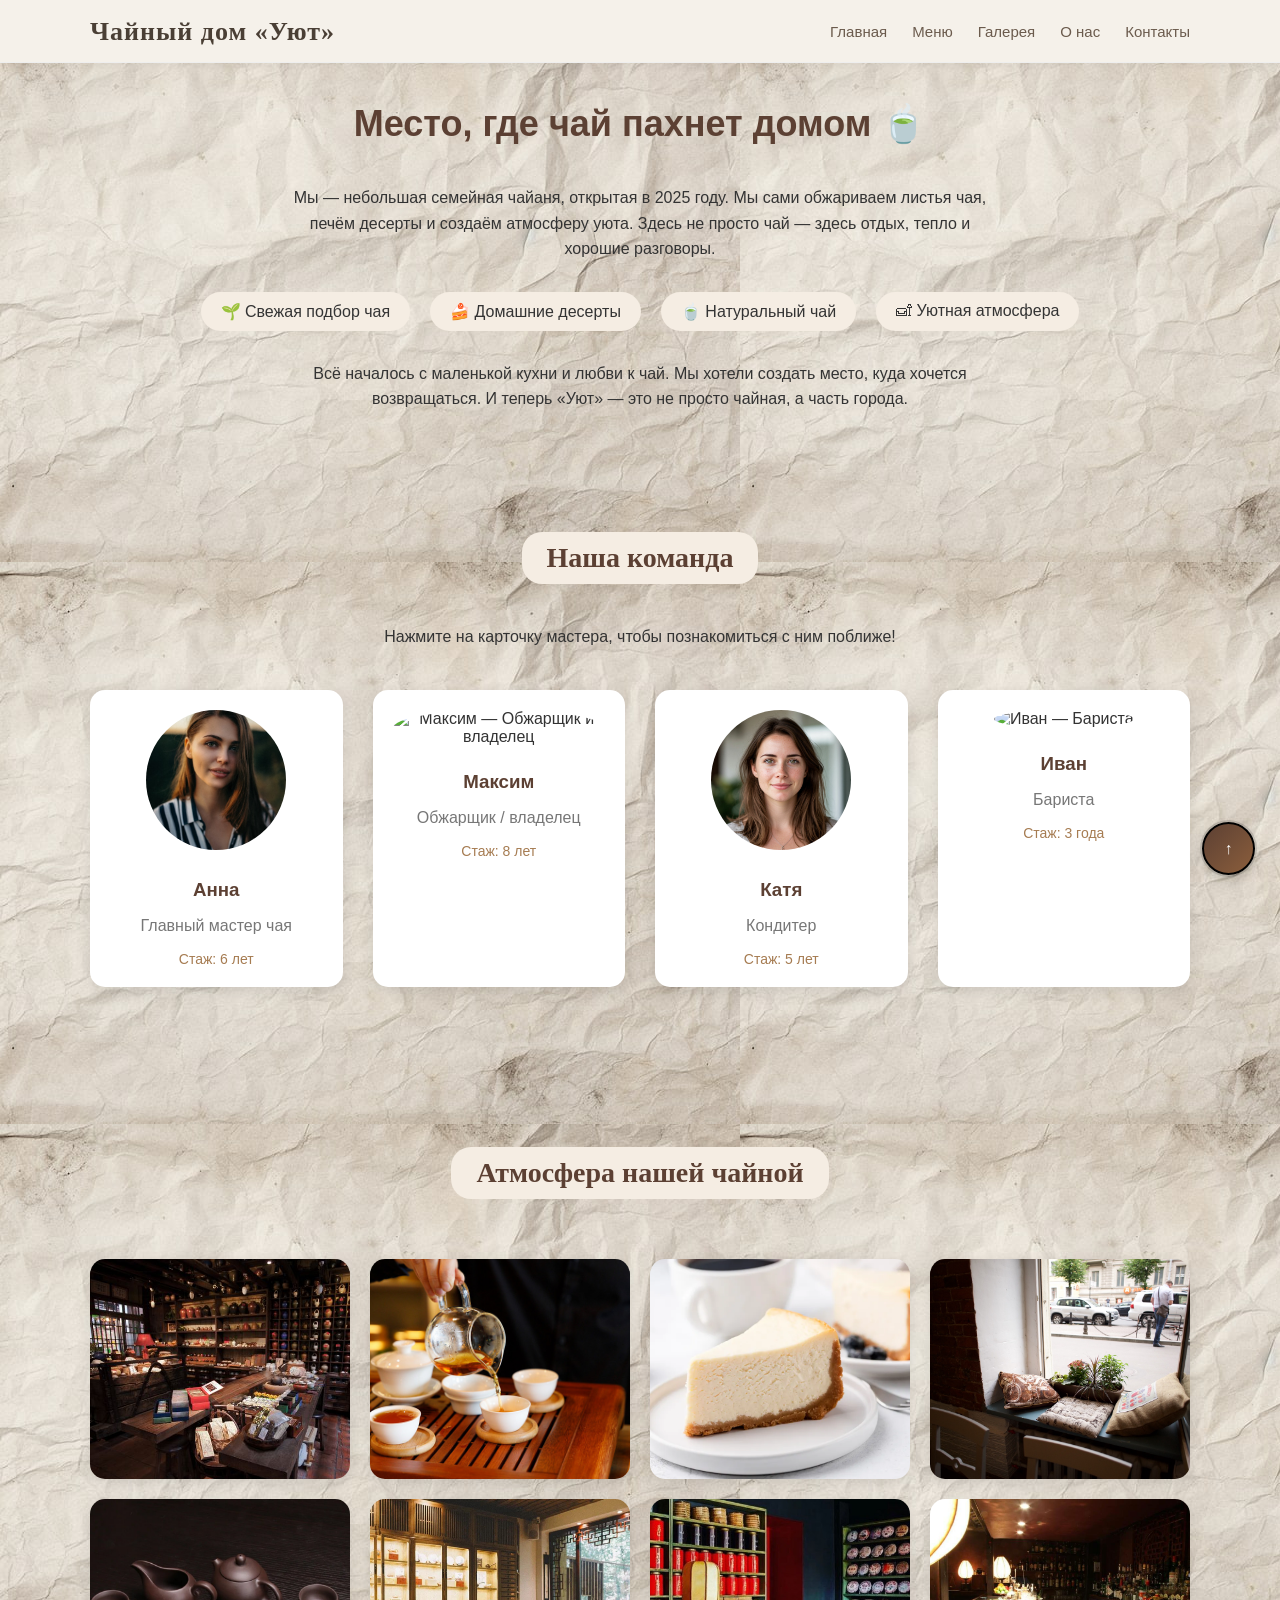
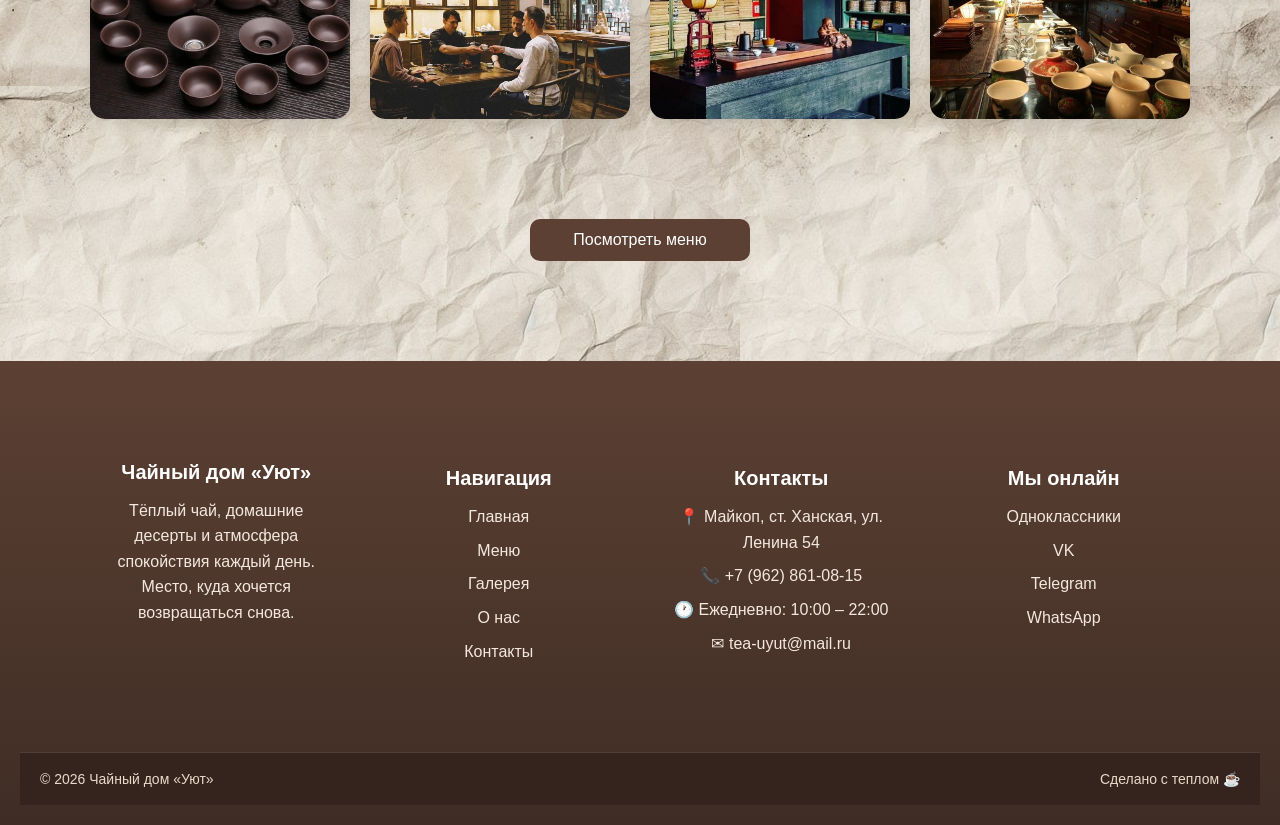
==== commit d33136b2: "Add files via upload" ====
--- a/about.html
+++ b/about.html
@@ -53,7 +53,7 @@
     <div class="team-grid">
 
       <a href="#master-anna" class="team-card" style="text-decoration: none; color: inherit;">
-        <img src="https://images.unsplash.com/photo-1544005313-94ddf0286df2?w=400" alt="Анна — Главный мастер чая">
+        <img src="images/girl.jpg" alt="Анна — Главный мастер чая">
         <h3>Анна</h3>
         <p>Главный мастер чая</p>
         <span class="experience">Стаж: 6 лет</span>
@@ -67,7 +67,7 @@
       </a>
 
       <a href="#master-katya" class="team-card" style="text-decoration: none; color: inherit;">
-        <img src="https://images.unsplash.com/photo-1494790108377-be9c29b29330?w=400" alt="Катя — Кондитер">
+        <img src="images/girl2.jpg" alt="Катя — Кондитер">
         <h3>Катя</h3>
         <p>Кондитер</p>
         <span class="experience">Стаж: 5 лет</span>
--- a/style.css
+++ b/style.css
@@ -276,7 +276,7 @@
 .hero-new {
   position: relative;
   height: 500px;
-  background: url('tea_hero.jpg') center/cover;
+  background: url('images/tea_hero.jpg') center/cover;
   display: flex;
   align-items: center;
   justify-content: center;
@@ -1382,7 +1382,7 @@
 
 body {
 
-background: url("white.png");
+background: url("images/white.png");
 
 }
 
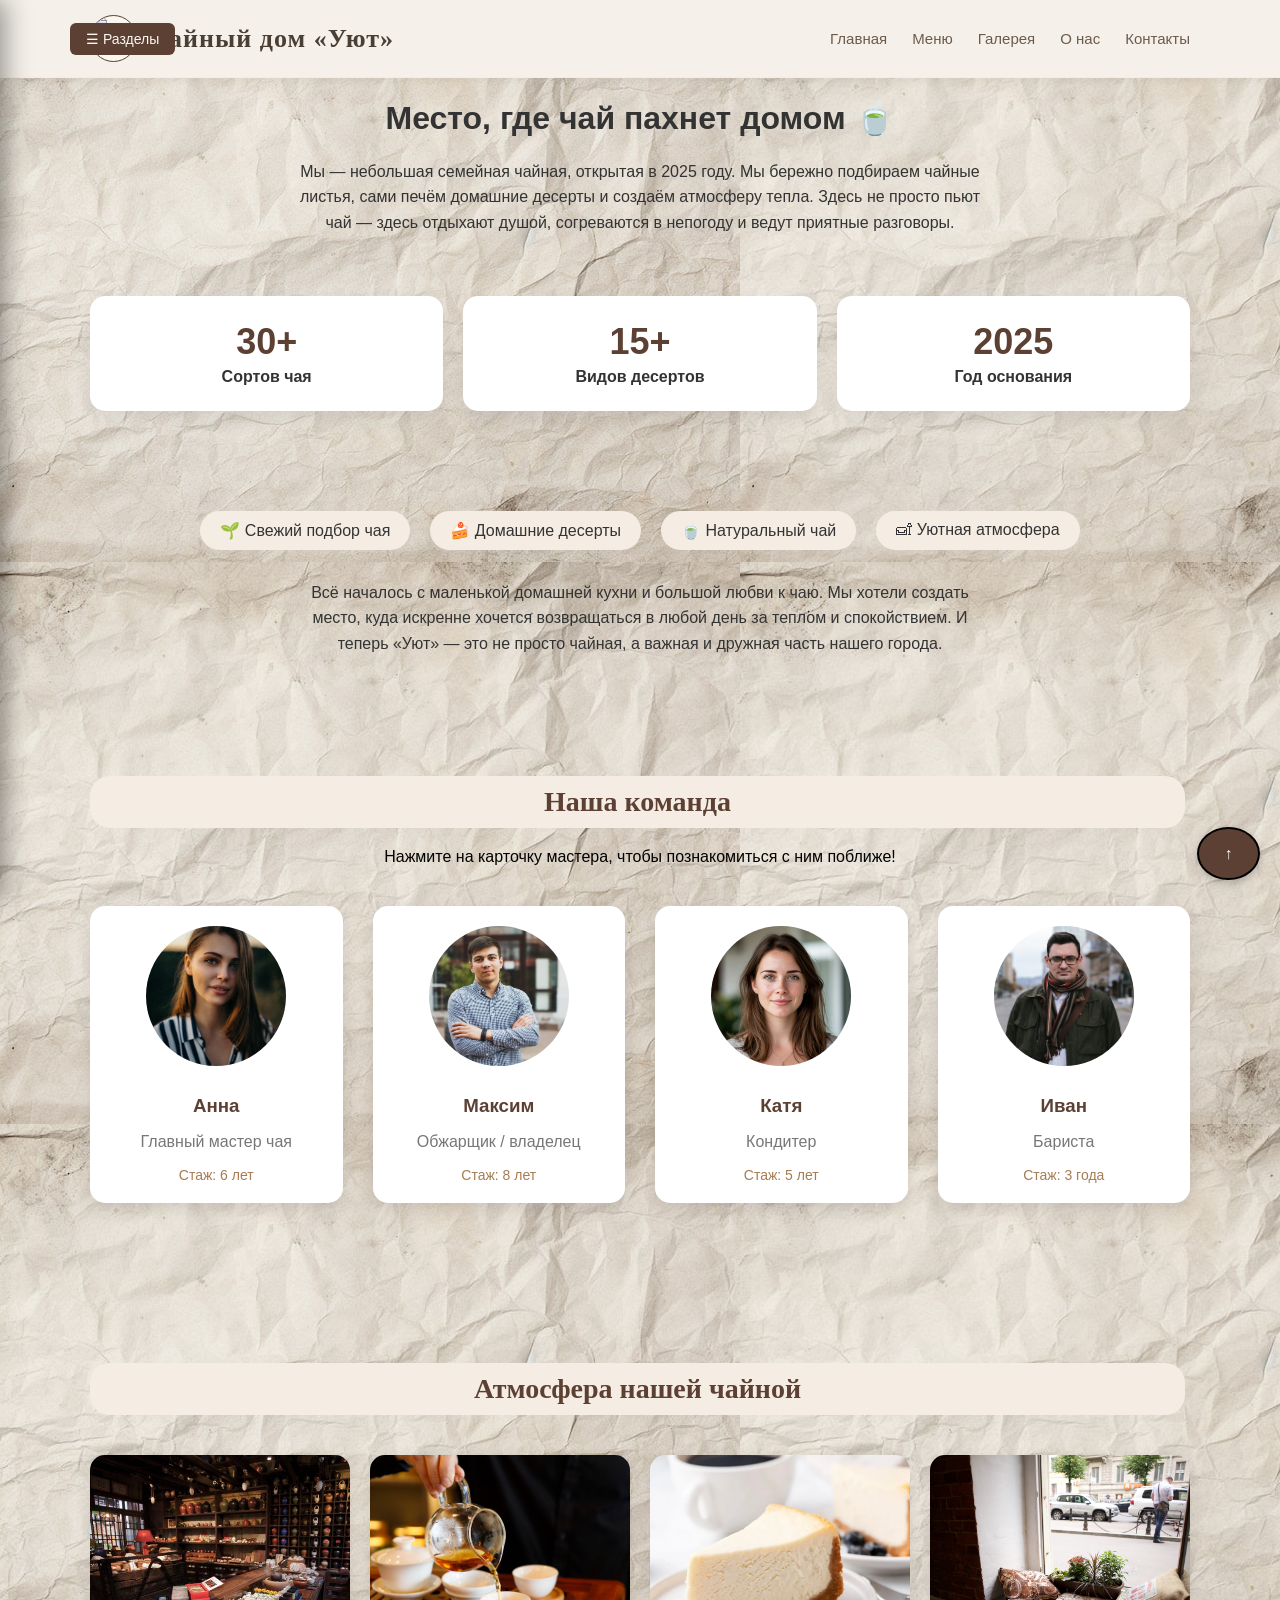
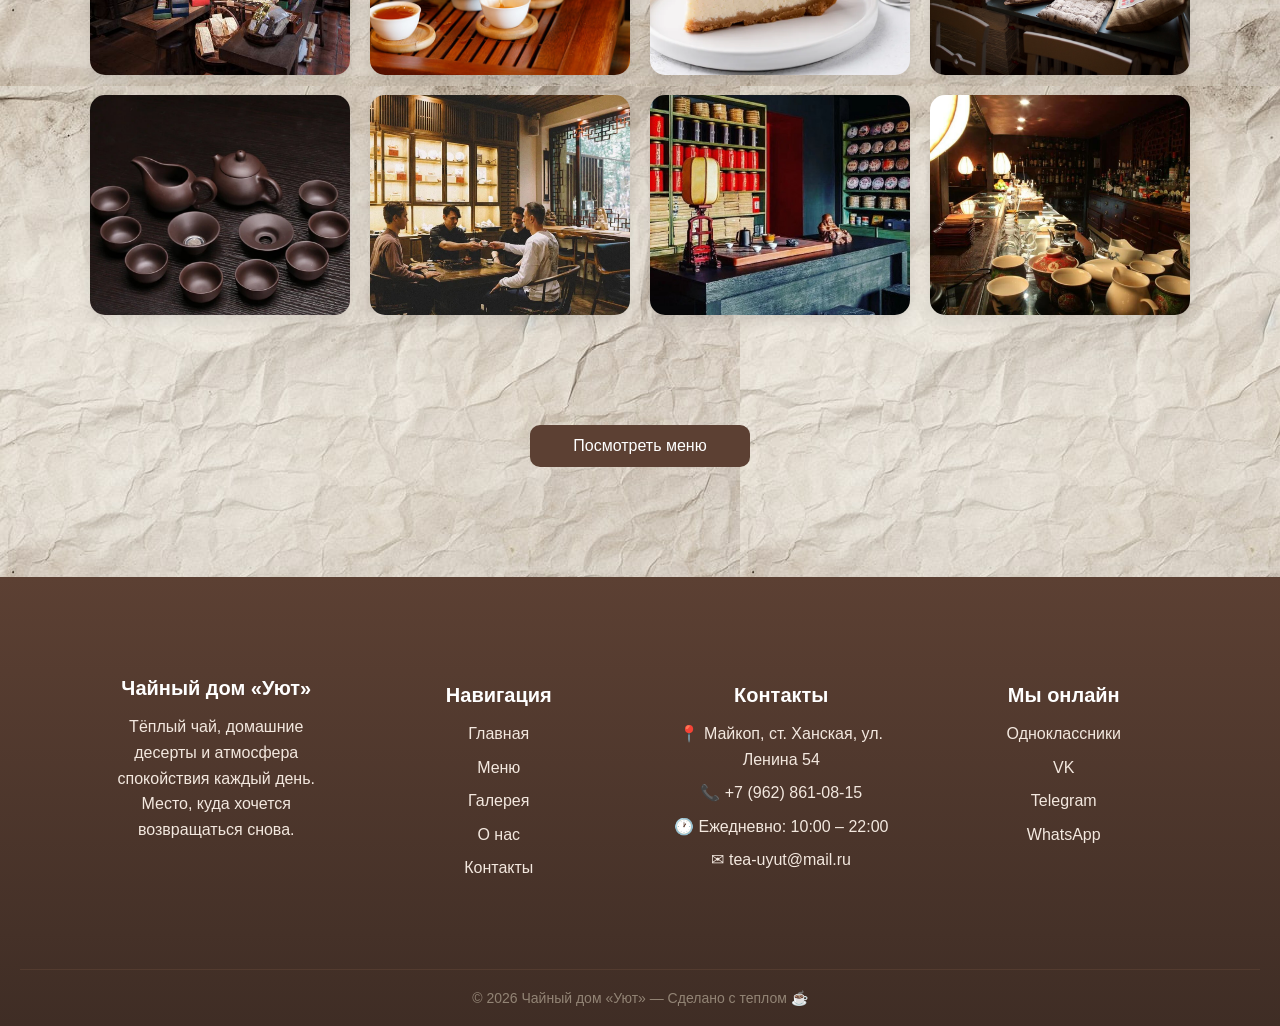
==== commit 78cfd133: "Add files via upload" ====
--- a/about.html
+++ b/about.html
@@ -1,16 +1,28 @@
 <!DOCTYPE html>
 <html lang="ru">
 <head>
-<meta charset="UTF-8">
-<link rel="stylesheet" href="style.css">
-<title>О нас</title>
+  <meta charset="UTF-8">
+  <meta name="viewport" content="width=device-width, initial-scale=1.0">
+  <link rel="stylesheet" href="style.css">
+  <title>О нас — Чайный дом «Уют»</title>
 </head>
 
 <body>
 
 <header>
-  <div class="container">
-    <div class="logo"><a href="index.html">Чайный дом «Уют»</a></div>
+  <div class="container" style="display: flex; align-items: center; justify-content: space-between; position: relative;">
+    
+    <div class="header-left-menu-box">
+      <a href="#side-navigation-panel" class="side-nav-trigger-btn">☰ Разделы</a>
+    </div>
+
+<div class="logo">
+  <a href="index.html" class="logo-link">
+    <img src="images/logo6.jpg" alt="Логотип" class="logo-icon">
+    <span>Чайный дом «Уют»</span>
+  </a>
+</div>
+    
     <nav>
       <a href="index.html">Главная</a>
       <a href="menu.html">Меню</a>
@@ -18,113 +30,129 @@
       <a href="about.html">О нас</a>
       <a href="contacts.html">Контакты</a>
     </nav>
+
   </div>
 </header>
 
 <main>
 
-<h1 class="about-title">Место, где чай пахнет домом 🍵</h1>
-
-<p class="about-text">
-Мы — небольшая семейная чайаня, открытая в 2025 году.
-Мы сами обжариваем листья чая, печём десерты и создаём атмосферу уюта.
-Здесь не просто чай — здесь отдых, тепло и хорошие разговоры.
-</p>
-
-<div class="about-features">
-  <div>🌱 Свежая подбор чая</div>
-  <div>🍰 Домашние десерты</div>
-  <div>🍵 Натуральный чай</div>
-  <div>🛋 Уютная атмосфера</div>
-</div>
-
-<p class="about-story">
-Всё началось с маленькой кухни и любви к чай.
-Мы хотели создать место, куда хочется возвращаться.
-И теперь «Уют» — это не просто чайная, а часть города.
-</p>
-
-<section class="team container">
-    <h2 class="title-section">Наша команда</h2>
-    <p class="about-story">
+  <h1 align="center">Место, где чай пахнет домом 🍵</h1>
+
+  <p class="about-text">
+    Мы — небольшая семейная чайная, открытая в 2025 году. 
+    Мы бережно подбираем чайные листья, сами печём домашние десерты и создаём атмосферу тепла. 
+    Здесь не просто пьют чай — здесь отдыхают душой, согреваются в непогоду и ведут приятные разговоры.
+  </p>
+
+  <section class="container" style="margin: 40px auto; text-align: center;">
+    <div class="contact-info">
+      <div class="contact-card">
+        <h2 style="color: #5C4033; font-size: 36px; margin: 0;">30+</h2>
+        <p style="margin: 5px 0 0 0; font-weight: bold;">Сортов чая</p>
+      </div>
+      <div class="contact-card">
+        <h2 style="color: #5C4033; font-size: 36px; margin: 0;">15+</h2>
+        <p style="margin: 5px 0 0 0; font-weight: bold;">Видов десертов</p>
+      </div>
+      <div class="contact-card">
+        <h2 style="color: #5C4033; font-size: 36px; margin: 0;">2025</h2>
+        <p style="margin: 5px 0 0 0; font-weight: bold;">Год основания</p>
+      </div>
+    </div>
+  </section>
+
+  <div class="about-features">
+    <div>🌱 Свежий подбор чая</div>
+    <div>🍰 Домашние десерты</div>
+    <div>🍵 Натуральный чай</div>
+    <div>🛋 Уютная атмосфера</div>
+  </div>
+
+  <p class="about-story">
+    Всё началось с маленькой домашней кухни и большой любви к чаю. 
+    Мы хотели создать место, куда искренне хочется возвращаться в любой день за теплом и спокойствием. 
+    И теперь «Уют» — это не просто чайная, а важная и дружная часть нашего города.
+  </p>
+
+  <section class="team container">
+    <h2 class="title-section" style="display: block; text-align: center; width: 95%;">Наша команда</h2>
+    <p style="text-align: center; color: black; margin-bottom: 30px; ">
       Нажмите на карточку мастера, чтобы познакомиться с ним поближе!
     </p>
 
     <div class="team-grid">
-
-      <a href="#master-anna" class="team-card" style="text-decoration: none; color: inherit;">
+      <a href="#master-anna" class="team-card">
         <img src="images/girl.jpg" alt="Анна — Главный мастер чая">
         <h3>Анна</h3>
         <p>Главный мастер чая</p>
         <span class="experience">Стаж: 6 лет</span>
       </a>
 
-      <a href="#master-maksim" class="team-card" style="text-decoration: none; color: inherit;">
-        <img src="maksim.jpg" alt="Максим — Обжарщик и владелец">
+      <a href="#master-maksim" class="team-card">
+        <img src="images/maksim.jpg" alt="Максим — Обжарщик и владелец">
         <h3>Максим</h3>
         <p>Обжарщик / владелец</p>
         <span class="experience">Стаж: 8 лет</span>
       </a>
 
-      <a href="#master-katya" class="team-card" style="text-decoration: none; color: inherit;">
+      <a href="#master-katya" class="team-card">
         <img src="images/girl2.jpg" alt="Катя — Кондитер">
         <h3>Катя</h3>
         <p>Кондитер</p>
         <span class="experience">Стаж: 5 лет</span>
       </a>
 
-      <a href="#master-ivan" class="team-card" style="text-decoration: none; color: inherit;">
-        <img src="ivan2.jpg" alt="Иван — Бариста">
+      <a href="#master-ivan" class="team-card">
+        <img src="images/ivan2.jpg" alt="Иван — Бариста">
         <h3>Иван</h3>
         <p>Бариста</p>
         <span class="experience">Стаж: 3 года</span>
       </a>
-
     </div>
   </section>
 
-  <div id="master-anna" class="modal">
-    <div class="modal-content">
-      <h2>Анна</h2>
-      <p><b>Роль:</b> Главный мастер чая</p>
-      <p>Знает всё о правильном времени и температуре заваривания каждого листа. Считает, что чай — это медитация.</p>
-      <p style="color: #8b5e3c;"><i>Любимый сорт: Выдержанный ШУ Пуэр</i></p>
-      <a href="#" class="close">Закрыть</a>
-    </div>
-  </div>
-
-  <div id="master-maksim" class="modal">
-    <div class="modal-content">
-      <h2>Максим</h2>
-      <p><b>Роль:</b> Обжарщик / владелец</p>
-      <p>Основатель «Уюта». Лично контролирует поставки и занимается авторской обжаркой, чтобы добиться неповторимого аромата.</p>
-      <p style="color: #8b5e3c;"><i>Любимый сорт: Копченый Сяо Чжун</i></p>
-      <a href="#" class="close">Закрыть</a>
-    </div>
-  </div>
-
-  <div id="master-katya" class="modal">
-    <div class="modal-content">
-      <h2>Катя</h2>
-      <p><b>Роль:</b> Кондитер</p>
-      <p>Создает магию, которая идеально дополняет наши напитки. Никаких полуфабрикатов — только свежие локальные продукты.</p>
-      <p style="color: #8b5e3c;"><i>Любимый десерт: Лавандовый тарт</i></p>
-      <a href="#" class="close">Закрыть</a>
-    </div>
-  </div>
-
-  <div id="master-ivan" class="modal">
-    <div class="modal-content">
-      <h2>Иван</h2>
-      <p><b>Роль:</b> Бариста</p>
-      <p>Встретит вас улыбкой, поможет определиться с выбором и заварит идеальный травяной сбор для вашего настроения.</p>
-      <p style="color: #8b5e3c;"><i>Любимый сорт: Саган-Дайля с облепихой</i></p>
-      <a href="#" class="close">Закрыть</a>
-    </div>
-  </div>
-
-<section class="about-gallery container">
-    <h2 class="title-section">Атмосфера нашей чайной</h2>
+<div id="master-anna" class="crew-popup-overlay">
+    <div class="crew-popup-box">
+      <h2 class="crew-popup-name">Анна</h2>
+      <p class="crew-popup-role"><b>Роль:</b> Главный мастер чая</p>
+      <p class="crew-popup-text">Знает всё о правильном времени и температуре заваривания каждого листа. Считает, что чай — это медитация.</p>
+      <p class="crew-popup-favorite"><i>Любимый сорт: Выдержанный ШУ Пуэр</i></p>
+      <a href="#team" class="crew-popup-close-btn">Закрыть</a>
+    </div>
+  </div>
+
+  <div id="master-maksim" class="crew-popup-overlay">
+    <div class="crew-popup-box">
+      <h2 class="crew-popup-name">Максим</h2>
+      <p class="crew-popup-role"><b>Роль:</b> Обжарщик / владелец</p>
+      <p class="crew-popup-text">Основатель «Уюта». Лично контролирует поставки и занимается авторской обжаркой, чтобы добиться неповторимого аромата.</p>
+      <p class="crew-popup-favorite"><i>Любимый сорт: Копченый Сяо Чжун</i></p>
+      <a href="#team" class="crew-popup-close-btn">Закрыть</a>
+    </div>
+  </div>
+
+  <div id="master-katya" class="crew-popup-overlay">
+    <div class="crew-popup-box">
+      <h2 class="crew-popup-name">Катя</h2>
+      <p class="crew-popup-role"><b>Роль:</b> Кондитер</p>
+      <p class="crew-popup-text">Создает магию, которая идеально дополняет наши напитки. Никаких полуфабрикатов — только свежие локальные продукты.</p>
+      <p class="crew-popup-favorite"><i>Любимый десерт: Лавандовый тарт</i></p>
+      <a href="#team" class="crew-popup-close-btn">Закрыть</a>
+    </div>
+  </div>
+
+  <div id="master-ivan" class="crew-popup-overlay">
+    <div class="crew-popup-box">
+      <h2 class="crew-popup-name">Иван</h2>
+      <p class="crew-popup-role"><b>Роль:</b> Бариста</p>
+      <p class="crew-popup-text">Встретит вас улыбкой, поможет определиться с выбором и заварит идеальный травяной сбор для вашего настроения.</p>
+      <p class="crew-popup-favorite"><i>Любимый сорт: Саган-Дайля с облепихой</i></p>
+      <a href="#team" class="crew-popup-close-btn">Закрыть</a>
+    </div>
+  </div>
+
+  <section class="team container">
+    <h2 class="title-section" style="display: block; text-align: center; width: 95%; margin-top: 40px;">Атмосфера нашей чайной</h2>
     <div class="about-gallery-grid">
       <img src="images/фото1.jpg" alt="Интерьер Чайного дома Уют">
       <img src="images/фото2.png" alt="Процесс заваривания чая">
@@ -132,27 +160,22 @@
       <img src="images/фото4.jpg" alt="Уютное кресло у окна">
       <img src="images/фото5.jpg" alt="Чайная посуда ручной работы">
       <img src="images/фото6.jpg" alt="Гости в нашей чайной">
-      <img src="images/фото7.jpg" alt="ааа">
-      <img src="images/фото8.jpg" alt="ааа">
+      <img src="images/фото7.jpg" alt="Атмосфера">
+      <img src="images/фото8.jpg" alt="Детали интерьера">
     </div>
   </section>
 
-<div style="text-align:center; margin:40px;">
-  <a href="menu.html" class="btn">Посмотреть меню</a>
-</div>
+  <div style="text-align:center; margin:50px 0;">
+    <a href="menu.html" class="btn">Посмотреть меню</a>
+  </div>
 
 </main>
 
 <footer class="footer-new">
-
   <div class="container footer-grid">
-
     <div class="footer-box">
       <h3>Чайный дом «Уют»</h3>
-      <p>
-        Тёплый чай, домашние десерты и атмосфера спокойствия каждый день.
-        Место, куда хочется возвращаться снова.
-      </p>
+      <p>Тёплый чай, домашние десерты и атмосфера спокойствия каждый день. Место, куда хочется возвращаться снова.</p>
     </div>
 
     <div class="footer-box">
@@ -179,16 +202,29 @@
       <a href="https://t.me/Tetokago">Telegram</a>
       <a href="https://chat.whatsapp.com/HswV13W2cLyAxVpJfPEC1D">WhatsApp</a>
     </div>
-
-  </div>
-
-  <div class="footer-bottom">
-    <span>© 2026 Чайный дом «Уют»</span>
-    <span>Сделано с теплом ☕</span>
-  </div>
-
+  </div>
+
+  <div class="footer-bottom-new" style="text-align: center; margin-top: 30px; padding-top: 20px; border-top: 1px solid #533B2F; color: #928475; font-size: 14px;">
+    <span>© 2026 Чайный дом «Уют» — Сделано с теплом ☕</span>
+  </div>
 </footer>
-<a href="#" class="to-top">↑</a>
+
+<a href="#" class="to-top" style="position: fixed; bottom: 20px; right: 20px; background: #5C4033; color: #fff; padding: 10px 15px; border-radius: 50%; text-decoration: none; font-weight: bold; box-shadow: 0 4px 8px rgba(0,0,0,0.2); z-index: 999;">↑</a>
+
+<div id="side-navigation-panel" class="side-nav-sidebar">
+    <div class="side-nav-header">
+      <h3>Навигация</h3>
+      <a href="#" class="side-nav-close-btn" title="Свернуть меню">×</a>
+    </div>
+    
+    <div class="side-nav-links">
+      <a href="index.html">🏠 Главная страница</a>
+      <a href="menu.html">🍵 Наше Чайное Меню</a>
+      <a href="gallery.html">📸 Галерея интерьера</a>
+      <a href="about.html">🌿 О нашем Чайном Доме</a>
+      <a href="contacts.html">📞 Контакты и Бронь</a>
+    </div>
+  </div>
 
 </body>
 </html>
--- a/style.css
+++ b/style.css
@@ -1,3 +1,352 @@
+
+
+
+
+.modal-overlay {
+    position: fixed;
+    top: 0;
+    left: 0;
+    width: 100%;
+    height: 100%;
+    background: rgba(0, 0, 0, 0.6);
+    z-index: 9999;
+    display: none; /* Скрыто по умолчанию */
+    justify-content: center;
+    align-items: center;
+    opacity: 0;
+    transition: opacity 0.3s ease;
+}
+
+.modal-overlay:target {
+    display: flex;
+    opacity: 1;
+}
+
+.review-modal-box {
+    background: #ffffff;
+    padding: 30px;
+    border-radius: 16px;
+    max-width: 500px;
+    width: 90%;
+    position: relative;
+    box-shadow: 0 10px 30px rgba(0, 0, 0, 0.3);
+    border: 2px solid #5C4033;
+    text-align: left;
+    animation: modalSlideIn 0.3s ease-out;
+}
+
+@keyframes modalSlideIn {
+    from { transform: translateY(-20px); opacity: 0; }
+    to { transform: translateY(0); opacity: 1; }
+}
+
+.close-x {
+    position: absolute;
+    top: 10px;
+    left: 15px;
+    font-size: 28px;
+    color: #5C4033;
+    text-decoration: none;
+    line-height: 1;
+    transition: color 0.2s;
+    z-index: 10;
+}
+
+.close-x:hover {
+    color: #d62828;
+}
+
+.review-modal-box .booking-form {
+    box-shadow: none;
+    padding: 0;
+    margin-top: 20px;
+    background: transparent;
+}
+
+.review-modal-box input,
+.review-modal-box textarea,
+.review-modal-box select {
+    width: 100%;
+    padding: 10px;
+    margin-bottom: 15px;
+    border: 1px solid #ddd;
+    border-radius: 8px;
+    font-family: inherit;
+    box-sizing: border-box;
+}
+
+.review-modal-box label {
+    font-weight: bold;
+    color: #5C4033;
+    display: block;
+    margin-bottom: 5px;
+}
+
+
+.header-left-menu-box {
+  position: fixed !important;
+  left: 70px !important;
+  top: 50% !important;
+  transform: translateY(-50%) !important;
+  z-index: 10 !important;
+}
+
+.side-nav-trigger-btn {
+  display: inline-flex !important;
+  align-items: center !important;
+  background: #5C4033 !important;
+  color: #FAF6F0 !important;
+  padding: 8px 16px !important;
+  border-radius: 6px !important;
+  text-decoration: none !important;
+  font-size: 14px !important;
+  font-family: inherit !important;
+  font-weight: 500 !important;
+  transition: background 0.3s, transform 0.2s !important;
+}
+
+.side-nav-trigger-btn:hover {
+  background: #704F3F !important;
+  transform: scale(1.03) !important;
+}
+
+.side-nav-sidebar {
+  position: fixed !important; 
+  
+  top: 0 !important;
+  left: 0 !important;
+  height: 100vh !important; 
+  width: 300px !important;
+  
+  background: #4A3329 !important;
+  box-shadow: 5px 0 25px rgba(0, 0, 0, 0.4) !important;
+  border-right: 2px solid #5C4033 !important;
+  padding: 25px !important;
+  box-sizing: border-box !important;
+  
+  z-index: 9999999 !important; 
+  transform: translateX(-300px) !important;
+  transition: transform 0.35s cubic-bezier(0.25, 1, 0.5, 1) !important;
+}
+
+.side-nav-sidebar:target {
+  transform: translateX(0) !important;
+  position: fixed !important; 
+}
+
+.side-nav-header {
+  display: flex !important;
+  justify-content: space-between !important;
+  align-items: center !important;
+  margin-bottom: 25px !important;
+  border-bottom: 2px solid #5C4033 !important;
+  padding-bottom: 15px !important;
+}
+
+.side-nav-header h3 {
+  margin: 0 !important;
+  color: #FAF6F0 !important;
+  font-family: 'Playfair Display', serif !important;
+  font-size: 22px !important;
+}
+
+.side-nav-close-btn {
+  font-size: 30px !important;
+  color: #c2a696 !important;
+  text-decoration: none !important;
+  line-height: 1 !important;
+  transition: color 0.2s !important;
+}
+
+.side-nav-close-btn:hover {
+  color: #FAF6F0 !important;
+}
+
+.side-nav-links {
+  display: flex !important;
+  flex-direction: column !important;
+  gap: 12px !important;
+}
+
+.side-nav-links a {
+  display: block !important;
+  background: #5C4033 !important;
+  color: #FAF6F0 !important;
+  padding: 12px 16px !important;
+  text-decoration: none !important;
+  font-size: 15px !important;
+  font-weight: 500 !important;
+  border-radius: 8px !important;
+  border: 1px solid rgba(250, 246, 240, 0.1) !important;
+  transition: all 0.2s ease !important;
+  text-align: left !important;
+}
+
+.side-nav-links a:hover {
+  background: #FAF6F0 !important;
+  color: #5C4033 !important;
+  transform: translateX(6px) !important;
+  box-shadow: 0 4px 10px rgba(0, 0, 0, 0.3) !important;
+}
+
+.book-hint-trigger-btn {
+  display: inline-flex !important;
+  align-items: center !important;
+  justify-content: center !important;
+  width: 24px !important;
+  height: 24px !important;
+  background: #5C4033 !important;
+  color: #ffffff !important;
+  border-radius: 50% !important;
+  text-decoration: none !important;
+  font-size: 14px !important;
+  margin-left: 8px !important;
+  vertical-align: middle !important;
+  transition: transform 0.3s ease !important;
+}
+
+.book-hint-trigger-btn:hover {
+  transform: scale(1.1) !important;
+}
+
+.book-hint-overlay {
+  position: fixed !important;
+  top: 0 !important;
+  left: 0 !important;
+  right: 0 !important;
+  bottom: 0 !important;
+  background: rgba(0, 0, 0, 0.6) !important;
+  z-index: 99999 !important;
+  display: none !important;
+  justify-content: center !important;
+  align-items: center !important;
+}
+
+.book-hint-overlay:target {
+  display: flex !important;
+}
+
+.book-hint-container {
+  background: #ffffff !important;
+  padding: 30px !important;
+  border-radius: 16px !important;
+  max-width: 450px !important;
+  width: 90% !important;
+  position: relative !important;
+  box-shadow: 0 10px 30px rgba(0, 0, 0, 0.3) !important;
+  border: 2px solid #5C4033 !important;
+  color: #333333 !important;
+  text-align: left !important;
+}
+
+.book-hint-container h3 {
+  margin-top: 0 !important;
+  color: #5C4033 !important;
+  font-family: 'Playfair Display', serif !important;
+  font-size: 22px !important;
+}
+
+.book-hint-container ul {
+  padding-left: 20px !important;
+  margin-bottom: 0 !important;
+}
+
+.book-hint-container li {
+  margin-bottom: 10px !important;
+  line-height: 1.5 !important;
+  font-size: 14px !important;
+}
+
+.book-hint-close-cross {
+  position: absolute !important;
+  top: 10px !important;
+  right: 20px !important;
+  font-size: 32px !important;
+  color: #999999 !important;
+  text-decoration: none !important;
+  transition: color 0.2s !important;
+  line-height: 1 !important;
+}
+
+.book-hint-close-cross:hover {
+  color: #5C4033 !important;
+}
+
+
+/*/////////////////////////////////////////////////////////////////////////////////////////*/
+.crew-popup-overlay {
+  position: fixed !important;
+  top: 0 !important;
+  left: 0 !important;
+  right: 0 !important;
+  bottom: 0 !important;
+  background: rgba(0, 0, 0, 0.6) !important;
+  z-index: 9999 !important;
+  display: none !important; /* Изначально полностью скрыты */
+  justify-content: center !important;
+  align-items: center !important;
+}
+
+.crew-popup-overlay:target {
+  display: flex !important; /* Показываем только при клике */
+}
+
+.crew-popup-box {
+  background: #ffffff !important;
+  padding: 35px !important;
+  border-radius: 16px !important;
+  max-width: 450px !important;
+  width: 90% !important;
+  box-shadow: 0 10px 30px rgba(0, 0, 0, 0.3) !important;
+  border: 2px solid #5C4033 !important;
+  text-align: center !important;
+  position: relative !important;
+}
+
+.crew-popup-name {
+  color: #5C4033 !important;
+  margin-top: 0 !important;
+  margin-bottom: 10px !important;
+  font-family: 'Playfair Display', serif !important;
+  font-size: 26px !important;
+}
+
+.crew-popup-role {
+  font-size: 16px !important;
+  color: #333333 !important;
+  margin-bottom: 15px !important;
+}
+
+.crew-popup-text {
+  color: #444444 !important;
+  line-height: 1.6 !important;
+  font-size: 15px !important;
+  margin-bottom: 15px !important;
+}
+
+.crew-popup-favorite {
+  color: #8b5e3c !important;
+  margin-bottom: 20px !important;
+}
+
+.crew-popup-close-btn {
+  display: inline-block !important;
+  padding: 10px 30px !important;
+  background: #5C4033 !important;
+  color: #ffffff !important;
+  text-decoration: none !important;
+  border-radius: 8px !important;
+  font-weight: bold !important;
+  transition: background-color 0.2s ease !important;
+}
+
+.crew-popup-close-btn:hover {
+  background: #4A3329 !important;
+}
+
+
+
+
 body{font-family:Roboto,sans-serif;background:#FAF6F0;color:#333;margin:0;}
 .container{max-width:1100px;margin:auto;padding:20px;}
 header{background:#fff;position:sticky;top:0;box-shadow:0 2px 8px rgba(0,0,0,.1);}
@@ -72,7 +421,6 @@
   color: #a67c52;
 }
 
-/* Главный заголовок */
 .title-main {
   font-family: 'Playfair Display', serif;
   font-size: 42px;
@@ -92,7 +440,6 @@
   border-radius: 2px;
 }
 
-/* Заголовки разделов */
 .title-section {
   font-family: 'Playfair Display', serif;
   font-size: 28px;
@@ -106,9 +453,6 @@
   transition: 0.3s;
 }
 
-
-
-/* Hover эффект */
 .title-section:hover {
   transform: scale(1.05);
 }
@@ -150,12 +494,10 @@
   transition: 0.3s;
 }
 
-/* hover эффект */
 .about-gallery-grid img:hover {
   transform: scale(1.05);
 }
 
-/* hover */
 .menu-card {
   display:block;
   transition:0.3s;
@@ -166,7 +508,6 @@
   transform:scale(1.05);
 }
 
-/* modal */
 .modal {
   display:none;
   position:fixed;
@@ -192,8 +533,6 @@
   color:red;
 }
 
-/* ===== Главная страница ===== */
-
 .hero {
   height: 500px;
   background: url('https://images.unsplash.com/photo-1495474472287-4d71bcdd2085?w=1600') center/cover;
@@ -214,7 +553,6 @@
   margin: 0 auto 20px;
 }
 
-/* отзывы */
 .reviews {
   padding: 60px 20px;
   text-align: center;
@@ -234,19 +572,19 @@
   max-width: 250px;
 }
 
-/* о нас */
+
 .about-preview {
   text-align: center;
   padding: 60px 20px;
 }
 
-/* контакты */
+
 .contacts-preview {
   text-align: center;
   padding: 60px 20px;
 }
 
-/* TEAM */
+
 .team { padding:60px 20px; text-align:center; }
 .team-grid { display:grid; grid-template-columns:repeat(auto-fit,minmax(220px,1fr)); gap:30px; margin-top:40px; }
 .team-card { background:white; padding:20px; border-radius:15px; box-shadow:0 5px 15px rgba(0,0,0,0.1); transition:0.3s; }
@@ -255,7 +593,6 @@
 .team-card h3 { margin:10px 0 5px; color:#5C4033; }
 .team-card p { color:#777; }
 
-/* выравнивание карточек меню */
 .menu-card img {
   width: 100%;
   height: 200px;
@@ -270,8 +607,6 @@
  text-decoration: none;
   color: inherit;
 }
-
-/* ===== НОВАЯ ГЛАВНАЯ (без конфликтов) ===== */
 
 .hero-new {
   position: relative;
@@ -306,7 +641,6 @@
   margin-left: 10px;
 }
 
-/* акции */
 .promo-new-grid {
   display: flex;
   gap: 20px;
@@ -315,14 +649,13 @@
 }
 
 .promo-new-card {
-  background: #F5EDE3;
+  background: white;
   padding: 20px;
   border-radius: 15px;
   max-width: 280px;
   text-align: center;
 }
 
-/* instagram */
 .insta-new-grid {
   display: grid;
   grid-template-columns: repeat(auto-fit, minmax(200px,1fr));
@@ -337,7 +670,7 @@
   border-radius: 10px;
 }
 
-/* отзывы */
+
 .reviews-new {
   padding: 60px 20px;
   text-align: center;
@@ -357,7 +690,6 @@
   max-width: 250px;
 }
 
-/* контакты */
 .contacts-new {
   text-align: center;
   padding: 60px 20px;
@@ -369,7 +701,6 @@
   padding: 20px;
 }
 
-/* ===== СЕТКА ОТЗЫВОВ 4x3 ===== */
 
 .reviews-grid-section {
   padding: 60px 20px;
@@ -391,12 +722,9 @@
   font-size: 14px;
 }
 
-/* hover эффект */
 .review-item:hover {
   transform: translateY(-5px);
 }
-
-/* ===== FOOTER ===== */
 
 .footer-new {
   background: #5C4033;
@@ -433,12 +761,9 @@
   background: #4a3328;
 }
 
-/* ===== АДАПТИВ ===== */
-
-/* планшеты */
 @media (max-width: 900px) {
 
-  /* header */
+
   nav a {
     margin-left: 10px;
     font-size: 14px;
@@ -448,7 +773,6 @@
     font-size: 22px;
   }
 
-  /* hero */
   .hero-new h1 {
     font-size: 32px;
   }
@@ -458,39 +782,37 @@
     padding: 0 10px;
   }
 
-  /* кнопки */
+
   .hero-new-buttons {
     display: flex;
     flex-direction: column;
     gap: 10px;
   }
 
-  /* преимущества */
   .features-grid {
     grid-template-columns: repeat(2, 1fr);
   }
 
-  /* отзывы */
+
   .reviews-grid-new {
     grid-template-columns: repeat(2, 1fr);
   }
 
-  /* footer */
+
   .footer-grid {
     grid-template-columns: repeat(2, 1fr);
   }
 }
 
 
-/* телефоны */
+
 @media (max-width: 500px) {
 
-  /* container */
   .container {
     padding: 15px;
   }
 
-  /* header */
+
   header .container {
     flex-direction: column;
     align-items: center;
@@ -506,7 +828,6 @@
     font-size: 13px;
   }
 
-  /* hero */
   .hero-new {
     height: 420px;
   }
@@ -519,33 +840,28 @@
     font-size: 13px;
   }
 
-  /* заголовки */
   .title-section {
     font-size: 20px;
     padding: 8px 15px;
   }
 
-  /* преимущества */
+
   .features-grid {
     grid-template-columns: 1fr;
   }
 
-  /* меню */
   .menu-grid {
     grid-template-columns: 1fr;
   }
 
-  /* instagram */
   .insta-new-grid {
     grid-template-columns: 1fr;
   }
 
-  /* отзывы */
   .reviews-grid-new {
     grid-template-columns: 1fr;
   }
 
-  /* footer */
   .footer-grid {
     grid-template-columns: 1fr;
     text-align: center;
@@ -553,7 +869,6 @@
 
 }
 
-/* ===== ПРОКАЧАННЫЙ HEADER ===== */
 
 header {
   background: rgba(255,255,255,0.9);
@@ -570,7 +885,6 @@
   align-items: center;
 }
 
-/* логотип */
 .logo a {
   font-family: 'Playfair Display', serif;
   font-size: 26px;
@@ -584,7 +898,22 @@
   color: #8B5E3C;
 }
 
-/* меню */
+.logo-link {
+  display: inline-flex !important;
+  align-items: center !important;
+  gap: 12px !important; 
+  text-decoration: none !important;
+}
+
+.logo-icon {
+  width: 45px !important;
+  height: 45px !important;
+  border-radius: 50% !important;
+  object-fit: cover !important;
+  background-color: #FAF6F0 !important;
+  border: 1px solid #5C4033 !important;
+}
+
 nav {
   display: flex;
   align-items: center;
@@ -599,7 +928,6 @@
   transition: 0.3s;
 }
 
-/* underline эффект */
 nav a::after {
   content: "";
   position: absolute;
@@ -619,8 +947,6 @@
   color: #5C4033;
 }
 
-/* ===== ГАЛЕРЕЯ УЛУЧШЕННАЯ ===== */
-
 .gallery-grid {
   display: grid;
   grid-template-columns: repeat(auto-fit, minmax(250px, 1fr));
@@ -628,7 +954,7 @@
   padding: 40px 0;
 }
 
-/* карточка */
+
 .gallery-grid img {
   width: 100%;
   height: 220px;
@@ -640,18 +966,18 @@
   transition: 0.35s;
 }
 
-/* hover эффект */
+
 .gallery-grid img:hover {
   transform: scale(1.05);
   box-shadow: 0 10px 25px rgba(0,0,0,0.15);
 }
-/* ===== CONTACTS PAGE ===== */
+
 
 .contacts-page {
   padding: 40px 0;
 }
 
-/* карточки */
+
 .contact-info {
   display: grid;
   grid-template-columns: repeat(auto-fit, minmax(220px, 1fr));
@@ -671,7 +997,6 @@
   transform: translateY(-5px);
 }
 
-/* форма */
 .booking-form {
   max-width: 500px;
   margin: auto;
@@ -697,39 +1022,39 @@
   margin-top: 10px;
 }
 
-/* карта */
+
 .map {
   margin-top: 50px;
 }
-/* ===== ВАЛИДАЦИЯ ПОЛЕЙ ===== */
+
 
 .booking-form input,
 .booking-form textarea {
   transition: 0.25s;
 }
 
-/* ошибка */
+
 .booking-form input:focus:invalid,
 .booking-form textarea:focus:invalid {
   border: 1.5px solid #d62828;
   background: #fff5f5;
 }
 
-/* успех */
+
 .booking-form input:focus:valid,
 .booking-form textarea:focus:valid {
   border: 1.5px solid #6B8E23;
   background: #f6fbf4;
 }
 
-/* галочка */
+
 .booking-form input:required:valid {
   background-image: url("data:image/svg+xml,%3Csvg fill='%236B8E23' viewBox='0 0 20 20' xmlns='http://www.w3.org/2000/svg'%3E%3Cpath d='M16.707 5.293a1 1 0 010 1.414l-7.414 7.414a1 1 0 01-1.414 0L3.293 9.536a1 1 0 011.414-1.414l3.172 3.172 6.707-6.707a1 1 0 011.414 0z'/%3E%3C/svg%3E");
   background-repeat: no-repeat;
   background-position: right 10px center;
   background-size: 18px;
 }
-/* ===== КНОПКА ===== */
+
 
 .btn {
   background: #556B2F;
@@ -750,41 +1075,30 @@
 .btn:active {
   transform: scale(0.97);
 }
-/* =========================================
-   ВАЛИДАЦИЯ ФОРМЫ
-========================================= */
 
 .booking-form input,
 .booking-form textarea {
   transition: 0.25s;
 }
 
-/* ошибка */
 .booking-form input:focus:invalid,
 .booking-form textarea:focus:invalid {
   border: 1.5px solid #d62828;
   background: #fff5f5;
 }
 
-/* успех */
 .booking-form input:focus:valid,
 .booking-form textarea:focus:valid {
   border: 1.5px solid #6B8E23;
   background: #f6fbf4;
 }
 
-/* галочка */
 .booking-form input:required:valid {
   background-image: url("data:image/svg+xml,%3Csvg fill='%236B8E23' viewBox='0 0 20 20' xmlns='http://www.w3.org/2000/svg'%3E%3Cpath d='M16.707 5.293a1 1 0 010 1.414l-7.414 7.414a1 1 0 01-1.414 0L3.293 9.536a1 1 0 011.414-1.414l3.172 3.172 6.707-6.707a1 1 0 011.414 0z'/%3E%3C/svg%3E");
   background-repeat: no-repeat;
   background-position: right 10px center;
   background-size: 18px;
 }
-
-
-/* =========================================
-   КНОПКА
-========================================= */
 
 .btn {
   background: #556B2F;
@@ -807,10 +1121,6 @@
 }
 
 
-/* =========================================
-   INPUT (дата, время, число)
-========================================= */
-
 input[type="date"],
 input[type="time"],
 input[type="number"] {
@@ -821,16 +1131,10 @@
   font-family: inherit;
 }
 
-/* иконка календаря */
 ::-webkit-calendar-picker-indicator {
   cursor: pointer;
   filter: sepia(40%) hue-rotate(50deg) brightness(80%);
 }
-
-
-/* =========================================
-   КАРТА
-========================================= */
 
 .map iframe {
   border-radius: 20px;
@@ -842,41 +1146,28 @@
 .map iframe:hover {
   filter: grayscale(0%);
 }
-/* =========================================
-   ФОН С ТЕКСТУРОЙ ЧАЙНОЙ
-========================================= */
+
 
 body {
   background-color: #F0F5EB;
 
-  /* текстура бумаги */
   background-image:
     url("https://www.transparenttextures.com/patterns/paper.png"),
     
-    /* паттерн листьев */
     radial-gradient(rgba(85,107,47,0.05) 1px, transparent 1px);
 
   background-size: auto, 40px 40px;
 }
-/* =========================================
-   РАЗДЕЛИТЕЛИ
-========================================= */
+
 
 .title-section {
   position: relative;
 }
 
 
-/* =========================================
-   ЗАГОЛОВОК ЧАЙНЫЙ
-========================================= */
-
 .tea-title {
   letter-spacing: 1px;
 }
-/* =========================================
-   ОБЪЕМ ЭЛЕМЕНТОВ
-========================================= */
 
 .feature-card,
 .menu-card,
@@ -892,7 +1183,6 @@
   transition: 0.3s;
 }
 
-/* эффект "парения" */
 .feature-card:hover,
 .menu-card:hover,
 .review-item:hover,
@@ -902,10 +1192,7 @@
     0 10px 20px rgba(0,0,0,0.1),
     0 20px 40px rgba(0,0,0,0.12);
 }
-/* мягкий текст */
-
-
-/* ссылки */
+
 a {
   transition: 0.2s;
 }
@@ -913,7 +1200,6 @@
 a:hover {
   opacity: 0.8;
 }
-/* ===== СОЦСЕТИ И СВЯЗЬ ===== */
 
 .contact-extra {
   display: grid;
@@ -922,7 +1208,6 @@
   margin-top: 40px;
 }
 
-/* карточки */
 .contact-box {
   background: #E6EDDF;
   padding: 25px;
@@ -937,7 +1222,6 @@
   transform: translateY(-5px);
 }
 
-/* ссылки */
 .social-links {
   display: flex;
   flex-direction: column;
@@ -958,7 +1242,6 @@
 .social-links a:hover {
   background: #dfe8d7;
 }
-/* ===== СОЦСЕТИ ===== */
 
 .social-premium {
   display: flex;
@@ -981,7 +1264,6 @@
   background: #dfe8d7;
   transform: scale(1.03);
 }
-/* ===== ЕДИНЫЙ СТИЛЬ КАРТОЧЕК ===== */
 
 .contact-card,
 .contact-box {
@@ -994,12 +1276,11 @@
   transition: 0.3s;
 }
 
-/* hover */
+
 .contact-card:hover,
 .contact-box:hover {
   transform: translateY(-5px);
 }
-/* ===== КНОПКИ В СТИЛЕ КОФЕЙНИ ===== */
 
 .btn {
   background: #5C4033;
@@ -1011,18 +1292,15 @@
   transition: all 0.25s;
 }
 
-/* hover */
 .btn:hover {
   background: #7a5443;
   letter-spacing: 0.5px;
   transform: translateY(-2px);
 }
 
-/* нажатие */
 .btn:active {
   transform: scale(0.97);
 }
-/* ===== ССЫЛКИ (единый стиль) ===== */
 
 a {
   color: #2F3E1F;
@@ -1043,7 +1321,6 @@
   color: #fff !important;
   transform: translateY(-2px);
 }
-/* ===== ОТЗЫВЫ С АВАТАРКАМИ ===== */
 
 .review-item {
   display: flex;
@@ -1059,7 +1336,6 @@
   text-align: left;
 }
 
-/* аватар */
 .avatar {
   width: 45px;
   height: 45px;
@@ -1068,7 +1344,6 @@
 
   flex-shrink: 0;
 }
-/* красивый эффект вместо зелёного */
 
 .menu-card {
   transition: 0.3s;
@@ -1094,7 +1369,6 @@
 background: #f8f8f8;
 }
 
-/* поиск */
 .search-box {
 text-align: center;
 margin: 20px;
@@ -1107,7 +1381,6 @@
 border: 1px solid #ccc;
 }
 
-/* фильтр */
 .filters {
 text-align: center;
 margin-bottom: 20px;
@@ -1117,10 +1390,10 @@
 margin: 0 10px;
 text-decoration: none;
 color: #8A6642;
+
 font-weight: bold;
 }
 
-/* сетка */
 .menu-grid {
 display: grid;
 grid-template-columns: repeat(auto-fit, minmax(220px, 1fr));
@@ -1128,7 +1401,6 @@
 padding: 20px;
 }
 
-/* карточки */
 .menu-card {
 position: relative;
 background: white;
@@ -1150,7 +1422,6 @@
 box-shadow: 0 10px 25px rgba(0,0,0,0.2);
 }
 
-/* бейдж */
 .badge {
 position: absolute;
 top: 10px;
@@ -1161,13 +1432,11 @@
 border-radius: 8px;
 }
 
-/* цена */
 .price {
 font-weight: bold;
 padding: 10px;
 }
 
-/* модалка */
 .modal {
 position: fixed;
 top: 0;
@@ -1198,7 +1467,6 @@
 to { transform: scale(1); opacity: 1; }
 }
 
-/* кнопка вверх */
 .to-top {
 position: fixed;
 bottom: 20px;
@@ -1211,8 +1479,6 @@
 }
 /*ggdggdd*/
 
-
-/* затемнение фона */
 .modal {
 position: fixed;
 top: 0;
@@ -1226,12 +1492,10 @@
 z-index: 1000;
 }
 
-/* показываем модалку */
 .modal:target {
 display: flex;
 }
 
-/* окно */
 .modal-content {
 background: white;
 padding: 30px;
@@ -1243,20 +1507,17 @@
 animation: modalShow 0.3s ease;
 }
 
-/* заголовок */
 .modal-content h2 {
 margin-top: 0;
 color: #333;
 }
 
-/* текст */
 .modal-content p {
 margin: 8px 0;
 color: #555;
 font-size: 14px;
 }
 
-/* кнопка закрытия */
 .modal-content .close {
 display: inline-block;
 margin-top: 15px;
@@ -1272,7 +1533,6 @@
 background: #a8865c;
 }
 
-/* анимация */
 @keyframes modalShow {
 from {
 transform: scale(0.8);
@@ -1292,7 +1552,6 @@
 z-index: 100;
 }
 
-/* контейнер */
 header .container {
 display: flex;
 justify-content: space-between;
@@ -1300,7 +1559,6 @@
 padding: 15px 40px;
 }
 
-/* логотип */
 .logo a {
 font-size: 24px;
 font-weight: bold;
@@ -1309,7 +1567,6 @@
 letter-spacing: 1px;
 }
 
-/* меню */
 nav a {
 margin-left: 25px;
 text-decoration: none;
@@ -1319,7 +1576,6 @@
 transition: 0.3s;
 }
 
-/* эффект наведения */
 nav a::after {
 content: "";
 position: absolute;
@@ -1458,11 +1714,8 @@
 text-decoration:none;
 
 border-radius:50%;
-
-/* чёрный контур */
 border:2px solid #000;
 
-/* тень */
 box-shadow:
 0 6px 14px rgba(0,0,0,0.18),
 0 0 0 2px rgba(0,0,0,0.12);
@@ -1471,7 +1724,6 @@
 transition:0.3s;
 }
 
-/* hover */
 .to-top:hover{
 transform:translateY(-3px) scale(1.08);
 background:linear-gradient(135deg,#7a5443,#b07a55);
@@ -1480,12 +1732,9 @@
 0 0 0 3px rgba(0,0,0,0.25);
 }
 
-/* нажатие */
 .to-top:active{
 transform:scale(0.95);
 }
-
-/* ОБНОВЛЁННЫЙ FOOTER */
 
 .footer-new{
 margin-top:60px;
@@ -1578,7 +1827,6 @@
       margin-left: 75px;
     }
 
-/* Слайдер */
 .promo-slider {
   display: flex;
   gap: 20px;
@@ -1588,7 +1836,6 @@
   scroll-snap-type: x mandatory;
 }
 
-/* плавный скролл */
 .promo-slider::-webkit-scrollbar {
   height: 6px;
 }
@@ -1598,7 +1845,6 @@
   border-radius: 10px;
 }
 
-/* карточки */
 .promo-slider .promo-new-card {
   min-width: 260px;
   flex: 0 0 auto;
@@ -1618,7 +1864,7 @@
 
 .promo-slider {
   cursor: grab;
-  user-select: none; /* ВАЖНО */
+  user-select: none;
 }
 
 .promo-slider:active {
@@ -1626,11 +1872,11 @@
 }
 
 .promo-new-card {
-  pointer-events: none; /* ВАЖНО */
+  pointer-events: none;
 }
 
 .promo-slider {
-  scroll-behavior: auto; /* убираем конфликт */
+  scroll-behavior: auto;
   cursor: grab;
 }
 
@@ -1654,12 +1900,10 @@
   border-radius: 10px;
 }
 
-/* Общая секция отзывов */
 .reviews-section {
   padding: 60px 20px;
 }
 
-/* Сетка: на больших экранах будет 2 колонки, на маленьких — 1 */
 .reviews-grid {
   display: grid;
   grid-template-columns: repeat(auto-fit, minmax(320px, 1fr));
@@ -1667,12 +1911,11 @@
   margin-top: 30px;
 }
 
-/* Сама карточка */
 .review-card {
   background: white;
   padding: 20px;
   border-radius: 15px;
-  display: flex; /* Используем flex вместо float */
+  display: flex;
   align-items: flex-start;
   gap: 15px;
   box-shadow: 0 4px 15px rgba(0,0,0,0.05);
@@ -1690,10 +1933,9 @@
   height: 60px;
   border-radius: 50%;
   object-fit: cover;
-  flex-shrink: 0; /* Чтобы картинка не сжималась */
-}
-
-/* Контент внутри карточки */
+  flex-shrink: 0;
+}
+
 .review-content {
   display: flex;
   flex-direction: column;
@@ -1709,7 +1951,7 @@
 
 .review-author {
   font-weight: bold;
-  color: #5C4033; /* Ваш фирменный коричневый цвет */
+  color: #5C4033;
   font-size: 14px;
 }
 
@@ -1720,15 +1962,11 @@
 
 .reviews-grid {
   display: grid;
-  /* Увеличиваем минимальную ширину до 350px, чтобы в ряд влезало максимум 3 карточки */
   grid-template-columns: repeat(auto-fit, minmax(350px, 1fr));
   gap: 25px;
   margin-top: 30px;
 }
 
-//////
-
-/* Кнопка-крестик для закрытия */
 .close-x {
   position: absolute;
   top: 10px;
@@ -1743,7 +1981,6 @@
   color: #e63946;
 }
 
-/* Стили для выбора звезд внутри модалки */
 .star-rating {
   text-align: left;
   margin: 10px 0;
@@ -1753,20 +1990,14 @@
   font-weight: bold;
 }
 
-/* Убедимся, что модалки отображаются корректно */
 #reviewModal.active, #successModal.active {
   display: flex !important;
 }
 
-......
-
-
-
-/* Крестик закрытия слева */
 .close-x {
   position: absolute;
   top: 5px;
-  left: 15px; /* Смещаем влево */
+  left: 15px;
   right: auto;
   font-size: 30px;
   cursor: pointer;
@@ -1778,16 +2009,14 @@
   color: #000;
 }
 
-/* Убираем зеленый цвет при нажатии на поля */
 .booking-form input:focus, 
 .booking-form textarea:focus,
 .booking-form select:focus {
   outline: none;
-  border-color: #5C4033 !important; /* Вместо зеленого — коричневый */
+  border-color: #5C4033 !important;
   box-shadow: 0 0 5px rgba(92, 64, 51, 0.3);
 }
 
-/* Стили для выпадающего списка звезд */
 #reviewStars {
   width: 100%;
   padding: 10px;
@@ -1797,7 +2026,6 @@
   font-family: inherit;
 }
 
-/* Центрирование контента в модалке успеха */
 #successModal .modal-content {
     display: flex;
     flex-direction: column;
@@ -1807,21 +2035,19 @@
 ......
 
 
-/* 1. Убираем красный/зеленый фон и стандартную валидацию браузера */
 .booking-form input:invalid,
 .booking-form textarea:invalid,
 .booking-form input:valid,
 .booking-form textarea:valid {
-    background-color: #fff !important; /* Всегда белый фон */
-    box-shadow: none !important;      /* Убираем свечение */
-    background-image: none !important; /* Убираем стандартные галочки/иконки */
-}
-
-/* 2. Настраиваем крестик строго слева для ВСЕХ модалок */
+    background-color: #fff !important;
+    box-shadow: none !important;      
+    background-image: none !important;
+}
+
 .close-x {
     position: absolute !important;
     top: 10px !important;
-    left: 15px !important; /* Фиксируем слева */
+    left: 15px !important;
     right: auto !important;
     font-size: 28px;
     cursor: pointer;
@@ -1829,15 +2055,14 @@
     z-index: 100;
 }
 
-/* 3. Фикс для модалки благодарности, чтобы контент не перекрывал крестик */
 #successModal .modal-content {
-    padding-top: 40px; /* Даем место крестику сверху */
+    padding-top: 40px;
     text-align: center;
 }
 .....
 
 .music-btn {
-  position: fixed; /* Либо поставьте в header с position: relative */
+  position: fixed;
   top: 20px;
   right: 20px;
   width: 45px;
@@ -1858,9 +2083,8 @@
   background: #fff;
 }
 
-/* Анимация волн при проигрывании */
 .music-waves {
-  display: none; /* Появляется только при включении */
+  display: none;
   align-items: flex-end;
   gap: 2px;
   height: 12px;
@@ -1885,23 +2109,22 @@
 .playing .icon { display: none; }
 
 ...........................
-/* Делаем форму аккуратнее */
+
 .booking-form {
-    max-width: 500px; /* Ограничиваем ширину */
+    max-width: 500px;
     margin: 0 auto;
     background: #fff;
     padding: 40px;
     border-radius: 20px;
-    box-shadow: 0 15px 40px rgba(92, 64, 51, 0.1); /* Мягкая тень */
+    box-shadow: 0 15px 40px rgba(92, 64, 51, 0.1);
 }
 
 
 
 .booking-form input:focus {
-    border-bottom-color: #5C4033; /* Цвет при нажатии */
-}
-
-/* Соцсети в ряд */
+    border-bottom-color: #5C4033;
+}
+
 .social-premium {
     display: flex;
     justify-content: center;
@@ -1912,31 +2135,31 @@
 .soc {
     padding: 15px 25px;
     border-radius: 30px;
-    background: #fdfaf7; /* Светло-бежевый */
+    background: #fdfaf7;
     border: 1px solid #5C4033;
     color: #5C4033;
     font-weight: bold;
 }
 ...................................
 
-/* Общие настройки контейнера кнопок */
+
 .social-premium {
     display: flex;
-    flex-direction: column; /* Оставляем список как был */
+    flex-direction: column;
     gap: 10px;
-    max-width: 300px; /* Сужаем блок, чтобы он не растягивался на весь экран */
-    margin: 0 auto;   /* Центрируем */
-}
-
-/* Стили самих кнопок */
+    max-width: 300px; 
+    margin: 0 auto; 
+}
+
+
 .soc {
     display: flex;
     align-items: center;
     justify-content: flex-start;
     padding: 10px 20px;
-    font-size: 14px; /* Уменьшаем размер текста */
+    font-size: 14px; 
     border-radius: 12px;
-    border: 1px solid #5C4033; /* Фирменный коричневый */
+    border: 1px solid #5C4033; 
     background-color: #fff;
     color: #5C4033;
     text-decoration: none;
@@ -1944,66 +2167,61 @@
 }
 
 .soc span {
-    margin-right: 12px; /* Отступ между иконкой и текстом */
+    margin-right: 12px;
     font-size: 18px;
 }
 
-/* Эффект при наведении — БОЛЬШЕ НИКАКОГО ЗЕЛЕНОГО */
 .soc:hover {
-    background-color: #5C4033 !important; /* При наведении фон становится коричневым */
-    color: #fff !important;             /* Текст становится белым */
-    transform: scale(1.02);             /* Легкое увеличение */
+    background-color: #5C4033 !important; 
+    color: #fff !important;           
+    transform: scale(1.02);            
     box-shadow: 0 4px 15px rgba(92, 64, 51, 0.2);
 }
 
-/* Специфические фиксы, чтобы убрать системные цвета (ОК, ВК и т.д.) */
 .soc.ok:hover, .soc.vk:hover, .soc.tg:hover, .soc.wa:hover {
     background-color: #5C4033 !important;
     border-color: #5C4033 !important;
 }
 
 ..........
-/* Контейнер для кнопок */
+
 .social-premium {
     display: flex;
     flex-direction: column;
-    gap: 8px; /* Уменьшили расстояние между кнопками */
-    max-width: 260px; /* Сделали блок еще компактнее */
+    gap: 8px; 
+    max-width: 260px; 
     margin: 0 auto;
 }
 
-/* Сами кнопки */
+
 .soc {
     display: flex;
     align-items: center;
-    padding: 8px 16px; /* Меньше отступы — меньше кнопка */
+    padding: 8px 16px; 
     font-size: 14px;
     border-radius: 10px;
-    border: 1px solid #5C4033; /* Коричневая рамка */
+    border: 1px solid #5C4033; 
     background-color: #fff;
     color: #5C4033;
     text-decoration: none;
     transition: 0.3s ease;
 }
 
-/* Стиль иконок внутри кнопок */
 .soc-img {
-    width: 20px; /* Маленький размер иконки */
+    width: 20px;
     height: 20px;
     margin-right: 12px;
     object-fit: contain;
 }
 
-/* Эффект при наведении — ТОЛЬКО КОРИЧНЕВЫЙ */
 .soc:hover {
-    background-color: #5C4033 !important; /* Фон становится коричневым */
-    color: #fff !important;             /* Текст — белым */
+    background-color: #5C4033 !important;
+    color: #fff !important;            
     border-color: #5C4033 !important;
-    transform: translateX(5px);         /* Легкий сдвиг вправо вместо увеличения */
-}
-
-/* Инверсия иконки при наведении (опционально) */
-/* Если иконки темные, при наведении на коричневый фон их можно сделать белыми */
+    transform: translateX(5px);
+}
+
+
 .soc:hover .soc-img {
     filter: brightness(0) invert(1); 
 }
@@ -2027,14 +2245,11 @@
 
 body.page-index {
     background: url('images/tea_fone9.jpg');
+body.page-menu {
+    background: url('images/бумага_фон_коричневая.jpg');
    
 }
 
-
-...............
-
-
-/* Контейнер для строки заголовка */
 .booking-title-wrapper {
   display: flex;
   align-items: center; 
@@ -2181,6 +2396,276 @@
     font-weight: bold;
 }
 
-................................................
-
-
+
+
+.team {
+  margin: 30px auto;
+  text-align: center;
+}
+
+.team .title-section {
+  display: block !important;
+  text-align: center;
+  width: 100%;
+  margin-bottom: 10px;
+}
+
+.team-subtitle {
+  text-align: center;
+  color: inherit;
+  margin: 0 0 25px 0;
+  font-style: italic;
+  font-size: 16px;
+}
+
+.team-grid {
+  display: grid;
+  grid-template-columns: repeat(auto-fit, minmax(220px, 1fr));
+  gap: 20px;
+  margin-top: 0;
+}
+
+.team-card {
+  background: #fff;
+  padding: 20px;
+  border-radius: 12px;
+  text-align: center;
+  box-shadow: 0 4px 15px rgba(0,0,0,0.04);
+  transition: transform 0.3s, box-shadow 0.3s;
+  text-decoration: none;
+  color: inherit;
+  display: block;
+}
+
+.team-card:hover {
+  transform: translateY(-5px);
+  box-shadow: 0 6px 20px rgba(0,0,0,0.08);
+}
+
+.team-card img {
+  width: 120px;
+  height: 120px;
+  border-radius: 50%;
+  object-fit: cover;
+  margin-bottom: 15px;
+  border: 3px solid #FAF6F0;
+  box-shadow: 0 2px 8px rgba(0,0,0,0.1);
+}
+
+.team-card h3 {
+  margin: 0 0 5px 0;
+  color: #5C4033;
+  font-size: 20px;
+}
+
+.team-card p {
+  margin: 0 0 10px 0;
+  color: #777;
+  font-size: 14px;
+}
+
+.team-card .experience {
+  display: inline-block;
+  background: #FAF6F0;
+  color: #8b5e3c;
+  padding: 4px 12px;
+  border-radius: 20px;
+  font-size: 12px;
+  font-weight: bold;
+}
+
+.team-modal-wrapper {
+  position: fixed;
+  top: 0;
+  left: 0;
+  right: 0;
+  bottom: 0;
+  background: rgba(0,0,0,0.6);
+  z-index: 3500;
+  display: none;
+  justify-content: center;
+  align-items: center;
+}
+
+.team-modal-wrapper:target {
+  display: flex;
+}
+
+.team-modal-body {
+  background: #fff;
+  padding: 35px;
+  border-radius: 16px;
+  max-width: 450px;
+  width: 90%;
+  position: relative;
+  text-align: center;
+  box-shadow: 0 10px 30px rgba(0,0,0,0.25);
+  border: 2px solid #5C4033;
+}
+
+.team-modal-body h2 {
+  color: #5C4033;
+  margin-top: 0;
+  font-family: 'Playfair Display', serif;
+  font-size: 26px;
+}
+
+.team-modal-body p {
+  color: #444;
+  line-height: 1.6;
+  font-size: 15px;
+}
+
+.team-modal-close {
+  display: inline-block;
+  margin-top: 20px;
+  padding: 10px 25px;
+  background: #5C4033;
+  color: #fff;
+  text-decoration: none;
+  border-radius: 8px;
+  font-weight: bold;
+  transition: background 0.2s;
+}
+
+.team-modal-close:hover {
+  background: #4A3329;
+}
+
+.about-gallery-grid {
+  display: grid;
+  grid-template-columns: repeat(auto-fit, minmax(240px, 1fr));
+  gap: 15px;
+  margin-top: 20px;
+}
+
+.about-gallery-grid img {
+  width: 100%;
+  height: 200px;
+  object-fit: cover;
+  border-radius: 12px;
+  box-shadow: 0 4px 10px rgba(0,0,0,0.05);
+  transition: transform 0.3s;
+}
+
+.about-gallery-grid img:hover {
+  transform: scale(1.03);
+}
+
+.social-buttons-box a:hover img {
+  display: none !important;
+}
+.btn-menu-search {
+  background-color: #5C4033 !important;
+  color: #FAF6F0 !important;
+  border: none !important;
+  padding: 10px 20px;
+  border-radius: 5px;
+  cursor: pointer;
+  font-family: inherit;
+  font-size: 16px;
+  transition: all 0.3s ease !important; 
+}
+
+.btn-menu-search:hover {
+  transform: scale(1.05) !important; 
+  opacity: 0.8 !important;
+  background-color: #5C4033 !important; 
+}
+
+.to-top {
+  position: fixed !important;
+  bottom: 40px !important;
+  right: 40px !important;
+  z-index: 999 !important;
+  display: flex !important;
+  align-items: center;
+  justify-content: center;
+  text-decoration: none;
+}
+
+
+
+.filters {
+  margin-bottom: 10px !important;
+}
+
+.footer-new {
+  background: linear-gradient(to bottom, #5C4033 0%, #3d281f 50%, #211510 100%) !important;
+  position: relative;
+}
+
+.footer-bottom {
+  background-color: rgba(0, 0, 0, 0.2) !important;
+  border-top: 1px solid rgba(250, 246, 240, 0.1);
+}
+
+.crew-popup-overlay {
+  position: fixed !important;
+  top: 0 !important;
+  left: 0 !important;
+  right: 0 !important;
+  bottom: 0 !important;
+  background: rgba(0, 0, 0, 0.6) !important;
+  z-index: 9999 !important;
+  display: none !important;
+  justify-content: center !important;
+  align-items: center !important;
+}
+
+.crew-popup-overlay:target {
+  display: flex !important;
+}
+
+.crew-popup-box {
+  background: #ffffff !important;
+  padding: 35px !important;
+  border-radius: 16px !important;
+  max-width: 450px !important;
+  width: 90% !important;
+  box-shadow: 0 10px 30px rgba(0, 0, 0, 0.3) !important;
+  border: 2px solid #5C4033 !important;
+  text-align: center !important;
+  position: relative !important;
+}
+
+.crew-popup-name {
+  color: #5C4033 !important;
+  margin-top: 0 !important;
+  margin-bottom: 10px !important;
+  font-family: 'Playfair Display', serif !important;
+  font-size: 26px !important;
+}
+
+.crew-popup-role {
+  font-size: 16px !important;
+  color: #333333 !important;
+  margin-bottom: 15px !important;
+}
+
+.crew-popup-text {
+  color: #444444 !important;
+  line-height: 1.6 !important;
+  font-size: 15px !important;
+  margin-bottom: 15px !important;
+}
+
+.crew-popup-favorite {
+  color: #8b5e3c !important;
+  margin-bottom: 20px !important;
+}
+
+.crew-popup-close-btn {
+  display: inline-block !important;
+  padding: 10px 30px !important;
+  background: #5C4033 !important;
+  color: #ffffff !important;
+  text-decoration: none !important;
+  border-radius: 8px !important;
+  font-weight: bold !important;
+  transition: background-color 0.2s ease !important;
+}
+
+.crew-popup-close-btn:hover {
+  background: #4A3329 !important;
+}
